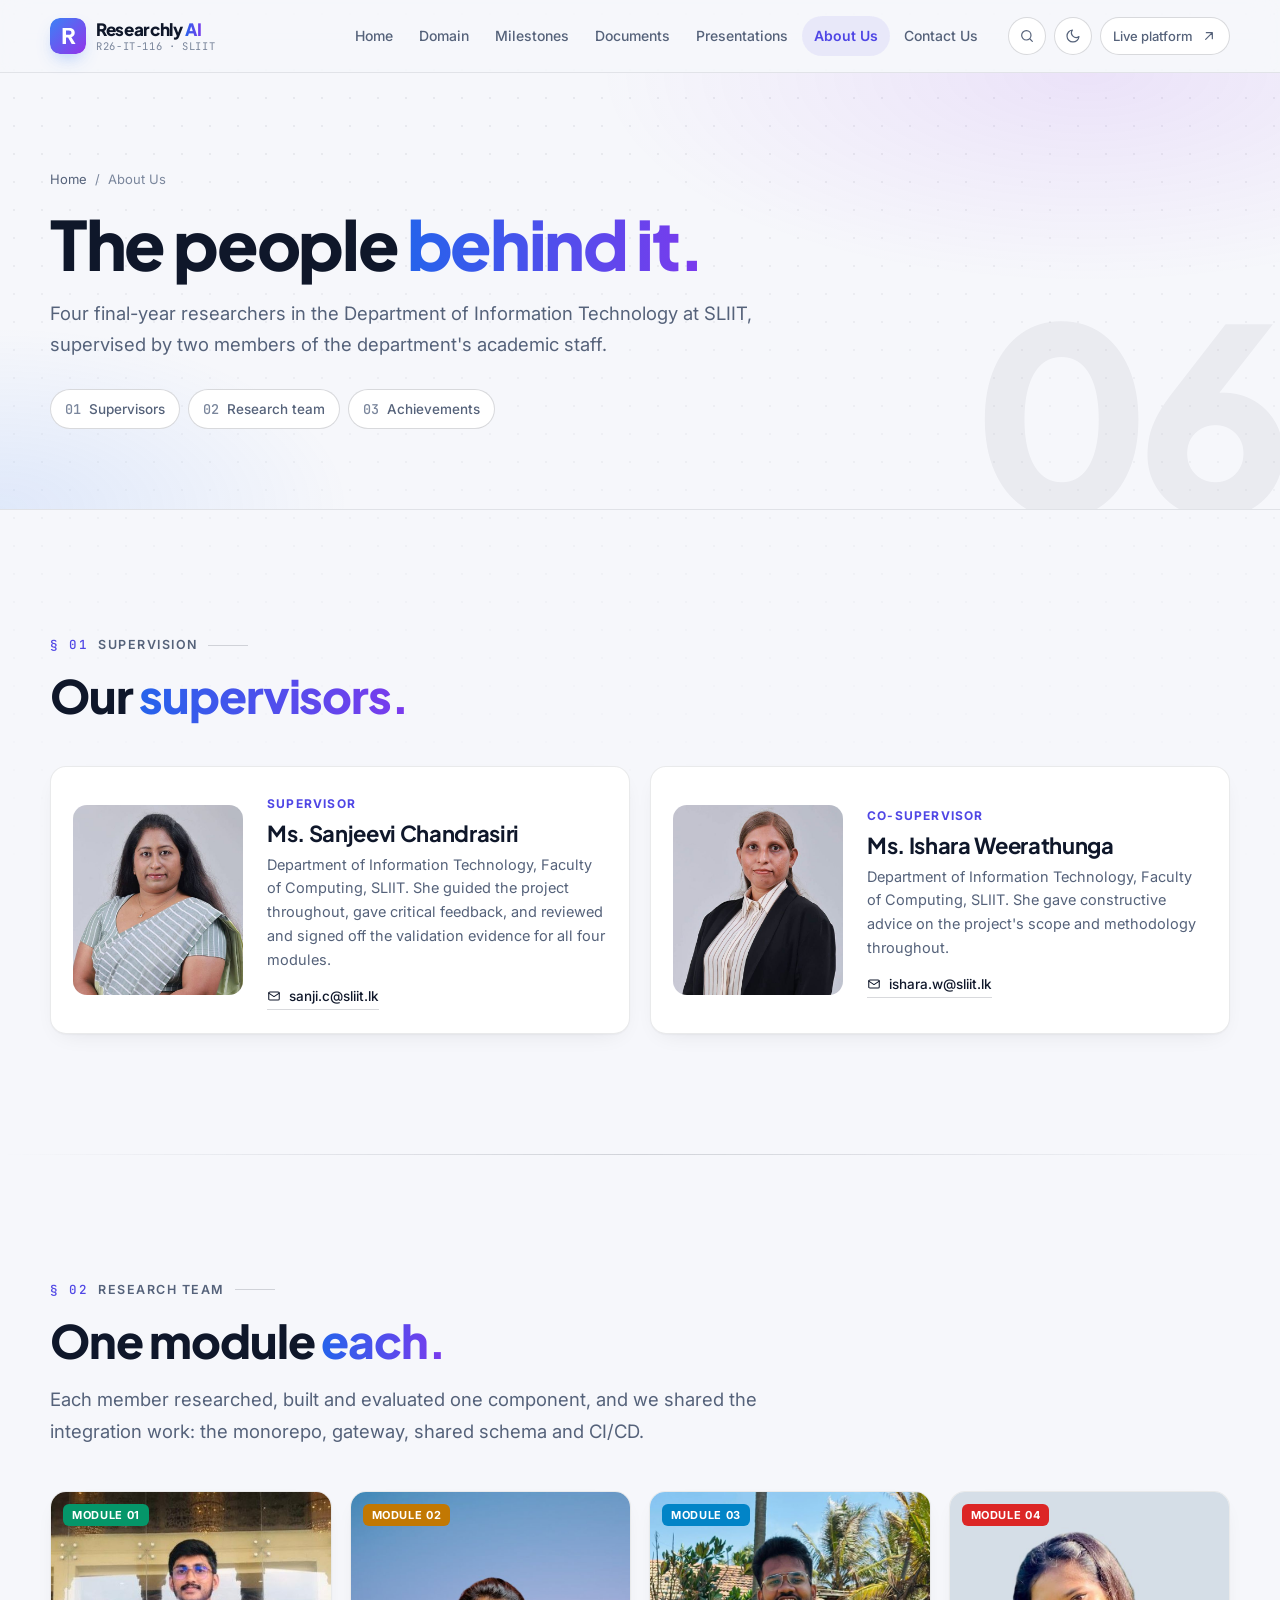
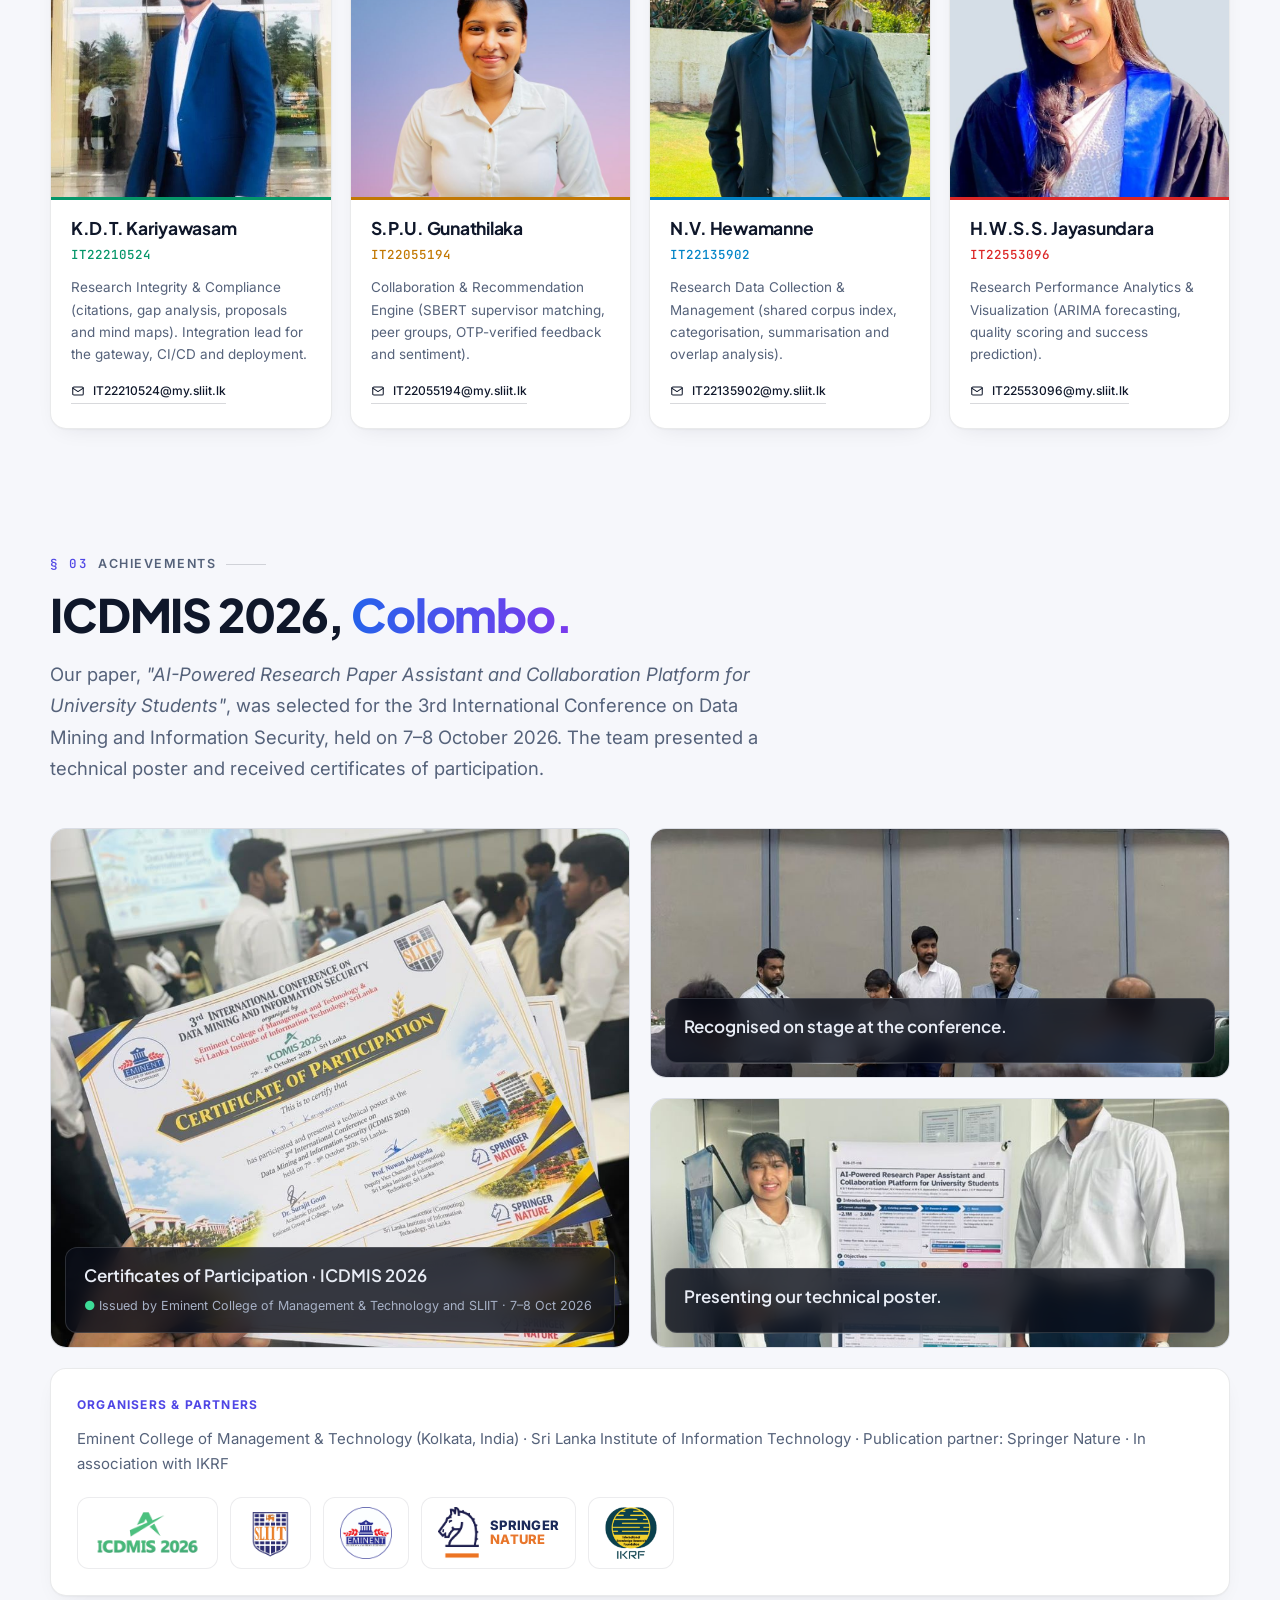
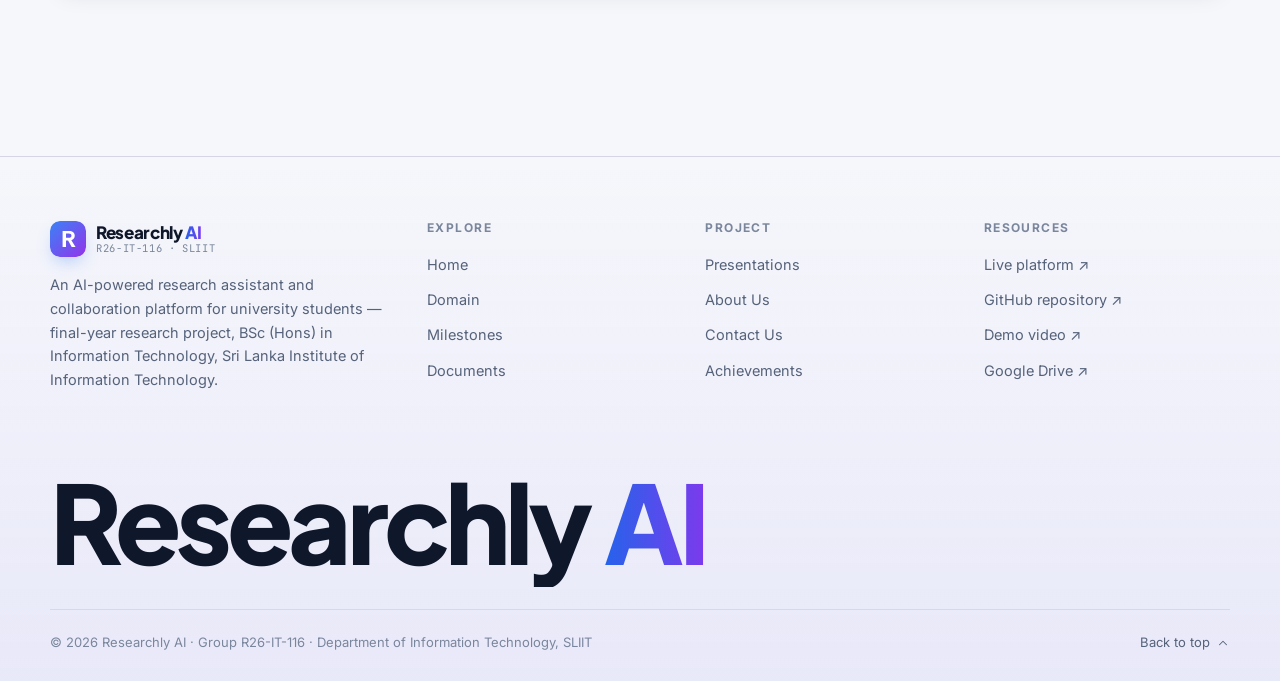
==== Website/about.html @ bd1249d8 "Add presentations page with slides and conference poster details" ====
<!doctype html>
<html lang="en">
<head>
<meta charset="utf-8">
<meta name="viewport" content="width=device-width, initial-scale=1">
<title>About Us — Researchly AI</title>
<meta name="description" content="Meet the Researchly AI team (R26-IT-116): supervisor Ms. Sanjeevi Chandrasiri, co-supervisor Ms. Ishara Weerathunga, and four BSc (Hons) IT researchers at SLIIT, plus our ICDMIS 2026 achievement.">
<meta name="theme-color" content="#f6f7fb" media="(prefers-color-scheme: light)">
<meta name="theme-color" content="#090d18" media="(prefers-color-scheme: dark)">
<script>try{var t=localStorage.getItem("researchly-theme");if(t==="light"||t==="dark")document.documentElement.setAttribute("data-theme",t)}catch(e){}</script>
<meta property="og:title" content="About Us — Researchly AI">
<meta property="og:description" content="Meet the Researchly AI team (R26-IT-116): supervisor Ms. Sanjeevi Chandrasiri, co-supervisor Ms. Ishara Weerathunga, and four BSc (Hons) IT researchers at SLIIT, plus our ICDMIS 2026 achievement.">
<meta property="og:type" content="website">
<link rel="icon" href="assets/images/favicon.svg" type="image/svg+xml">
<link rel="preconnect" href="https://fonts.googleapis.com">
<link rel="preconnect" href="https://fonts.gstatic.com" crossorigin>
<link href="https://fonts.googleapis.com/css2?family=Inter:wght@400;500;600;700&family=Plus+Jakarta+Sans:wght@600;700;800&family=JetBrains+Mono:wght@400;500&family=Source+Serif+4:ital,wght@0,400;0,600;1,400&display=swap" rel="stylesheet">
<link rel="stylesheet" href="assets/css/style.css">
</head>
<body>
<a class="skip" href="#main">Skip to content</a>
<div class="progress" aria-hidden="true"></div>
<header class="site-header">
  <nav class="nav wrap" aria-label="Main">
    <a class="brand" href="index.html" aria-label="Researchly AI home"><svg class="brand-mark" viewBox="0 0 40 40" aria-hidden="true">
  <defs><linearGradient id="rg-h" x1="0" y1="0" x2="1" y2="1"><stop offset="0" stop-color="#3b82f6"/><stop offset="1" stop-color="#9333ea"/></linearGradient></defs>
  <rect width="40" height="40" rx="10" fill="url(#rg-h)"/>
  <path d="M14 29V11h7.2c3.9 0 6.3 2.1 6.3 5.4 0 2.5-1.4 4.3-3.8 5L28.4 29h-4.3l-4-7.2h-2.3V29zm3.8-10.4h3.1c1.9 0 2.9-.8 2.9-2.3s-1-2.3-2.9-2.3h-3.1z" fill="#fff"/>
</svg><span class="brand-text">Researchly <span class="ai">AI</span><small>R26-IT-116 · SLIIT</small></span></a>
    <ul class="nav-links" id="nav-links"><li><a href="index.html">Home</a></li><li><a href="domain.html">Domain</a></li><li><a href="milestones.html">Milestones</a></li><li><a href="documents.html">Documents</a></li><li><a href="presentations.html">Presentations</a></li><li><a href="about.html" aria-current="page">About Us</a></li><li><a href="contact.html">Contact Us</a></li></ul>
    <div class="nav-tools">
      <button class="icon-btn theme-btn" type="button" data-open-finder aria-label="Search this site (Ctrl + K)" title="Search (Ctrl + K)"><svg viewBox="0 0 24 24" fill="none" stroke="currentColor" stroke-width="1.8" stroke-linecap="round" stroke-linejoin="round" aria-hidden="true"><circle cx="11" cy="11" r="7"/><path d="m20 20-3.5-3.5"/></svg></button>
      <button class="icon-btn theme-btn" type="button" data-theme-toggle aria-label="Switch between light and dark mode" title="Light / dark mode"><svg class="sun" viewBox="0 0 24 24" fill="none" stroke="currentColor" stroke-width="1.8" stroke-linecap="round" stroke-linejoin="round" aria-hidden="true"><circle cx="12" cy="12" r="4"/><path d="M12 2v2M12 20v2M4.9 4.9l1.4 1.4M17.7 17.7l1.4 1.4M2 12h2M20 12h2M4.9 19.1l1.4-1.4M17.7 6.3l1.4-1.4"/></svg><svg class="moon" viewBox="0 0 24 24" fill="none" stroke="currentColor" stroke-width="1.8" stroke-linecap="round" stroke-linejoin="round" aria-hidden="true"><path d="M21 12.8A9 9 0 1 1 11.2 3a7 7 0 0 0 9.8 9.8z"/></svg></button>
      <a class="icon-btn live-btn" href="https://researchly-ai.vercel.app/" target="_blank" rel="noopener">Live platform <svg viewBox="0 0 24 24" fill="none" stroke="currentColor" stroke-width="1.8" stroke-linecap="round" stroke-linejoin="round" aria-hidden="true"><path d="M7 17 17 7M8 7h9v9"/></svg></a>
      <button class="icon-btn menu-btn" type="button" aria-label="Open menu" aria-expanded="false" aria-controls="nav-links"><svg viewBox="0 0 24 24" fill="none" stroke="currentColor" stroke-width="1.8" stroke-linecap="round" stroke-linejoin="round" aria-hidden="true"><path d="M4 7h16M4 12h16M4 17h16"/></svg></button>
    </div>
  </nav>
</header>
<main id="main">
<header class="page-head">
  <div class="wrap">
    <ol class="crumbs"><li><a href="index.html">Home</a></li><li aria-current="page">About Us</li></ol>
    <h1>The people <em>behind it.</em></h1>
    <p class="lead">Four final-year researchers in the Department of Information Technology at SLIIT, supervised by two members of the department's academic staff.</p>
    <ul class="toc" aria-label="On this page">
      <li><a href="#supervisors"><span>01</span>Supervisors</a></li>
      <li><a href="#team"><span>02</span>Research team</a></li>
      <li><a href="#achievements"><span>03</span>Achievements</a></li>
    </ul>
    <span class="big-num" aria-hidden="true">06</span>
  </div>
</header>

<section class="section" id="supervisors">
  <div class="wrap">
    <div class="section-head">
      <span class="eyebrow"><span class="sec">§ 01</span> Supervision</span>
      <h2 class="h2">Our <em>supervisors.</em></h2>
    </div>
    <div class="supervisors">
      <article class="person-lg reveal">
        <img src="assets/images/team/chandrasiri.jpg" alt="Ms. Sanjeevi Chandrasiri" loading="lazy">
        <div>
          <span class="role">Supervisor</span>
          <h3>Ms. Sanjeevi Chandrasiri</h3>
          <p>Department of Information Technology, Faculty of Computing, SLIIT. She guided the project throughout, gave critical feedback, and reviewed and signed off the validation evidence for all four modules.</p>
          <a class="contact-line" href="mailto:sanji.c@sliit.lk"><svg viewBox="0 0 24 24" fill="none" stroke="currentColor" stroke-width="1.8" stroke-linecap="round" stroke-linejoin="round" aria-hidden="true"><rect x="3" y="5" width="18" height="14" rx="2"/><path d="m3 7 9 6 9-6"/></svg> sanji.c@sliit.lk</a>
        </div>
      </article>
      <article class="person-lg reveal" style="--d:.08s">
        <img src="assets/images/team/weerathunga.jpg" alt="Ms. Ishara Weerathunga" loading="lazy">
        <div>
          <span class="role">Co-supervisor</span>
          <h3>Ms. Ishara Weerathunga</h3>
          <p>Department of Information Technology, Faculty of Computing, SLIIT. She gave constructive advice on the project's scope and methodology throughout.</p>
          <a class="contact-line" href="mailto:ishara.w@sliit.lk"><svg viewBox="0 0 24 24" fill="none" stroke="currentColor" stroke-width="1.8" stroke-linecap="round" stroke-linejoin="round" aria-hidden="true"><rect x="3" y="5" width="18" height="14" rx="2"/><path d="m3 7 9 6 9-6"/></svg> ishara.w@sliit.lk</a>
        </div>
      </article>
    </div>
  </div>
</section>

<div class="divider"></div>

<section class="section" id="team">
  <div class="wrap">
    <div class="section-head">
      <span class="eyebrow"><span class="sec">§ 02</span> Research team</span>
      <h2 class="h2">One module <em>each.</em></h2>
      <p class="lead">Each member researched, built and evaluated one component, and we shared the integration work: the monorepo, gateway, shared schema and CI/CD.</p>
    </div>
    <div class="team">
      <article class="member m1 reveal">
        <div class="member-photo"><span class="tag">MODULE 01</span><img src="assets/images/team/kariyawasam.jpg" alt="K.D.T. Kariyawasam" loading="lazy"></div>
        <div class="member-body">
          <h3>K.D.T. Kariyawasam</h3><span class="id">IT22210524</span>
          <p>Research Integrity &amp; Compliance (citations, gap analysis, proposals and mind maps). Integration lead for the gateway, CI/CD and deployment.</p>
          <a class="contact-line" href="mailto:IT22210524@my.sliit.lk"><svg viewBox="0 0 24 24" fill="none" stroke="currentColor" stroke-width="1.8" stroke-linecap="round" stroke-linejoin="round" aria-hidden="true"><rect x="3" y="5" width="18" height="14" rx="2"/><path d="m3 7 9 6 9-6"/></svg> IT22210524@my.sliit.lk</a>
        </div>
      </article>
      <article class="member m2 reveal" style="--d:.06s">
        <div class="member-photo"><span class="tag">MODULE 02</span><img src="assets/images/team/gunathilaka.jpg" alt="S.P.U. Gunathilaka" loading="lazy"></div>
        <div class="member-body">
          <h3>S.P.U. Gunathilaka</h3><span class="id">IT22055194</span>
          <p>Collaboration &amp; Recommendation Engine (SBERT supervisor matching, peer groups, OTP-verified feedback and sentiment).</p>
          <a class="contact-line" href="mailto:IT22055194@my.sliit.lk"><svg viewBox="0 0 24 24" fill="none" stroke="currentColor" stroke-width="1.8" stroke-linecap="round" stroke-linejoin="round" aria-hidden="true"><rect x="3" y="5" width="18" height="14" rx="2"/><path d="m3 7 9 6 9-6"/></svg> IT22055194@my.sliit.lk</a>
        </div>
      </article>
      <article class="member m3 reveal" style="--d:.12s">
        <div class="member-photo"><span class="tag">MODULE 03</span><img src="assets/images/team/hewamanne.jpg" alt="N.V. Hewamanne" loading="lazy"></div>
        <div class="member-body">
          <h3>N.V. Hewamanne</h3><span class="id">IT22135902</span>
          <p>Research Data Collection &amp; Management (shared corpus index, categorisation, summarisation and overlap analysis).</p>
          <a class="contact-line" href="mailto:IT22135902@my.sliit.lk"><svg viewBox="0 0 24 24" fill="none" stroke="currentColor" stroke-width="1.8" stroke-linecap="round" stroke-linejoin="round" aria-hidden="true"><rect x="3" y="5" width="18" height="14" rx="2"/><path d="m3 7 9 6 9-6"/></svg> IT22135902@my.sliit.lk</a>
        </div>
      </article>
      <article class="member m4 reveal" style="--d:.18s">
        <div class="member-photo"><span class="tag">MODULE 04</span><img src="assets/images/team/jayasundara.jpg" alt="H.W.S.S. Jayasundara" loading="lazy"></div>
        <div class="member-body">
          <h3>H.W.S.S. Jayasundara</h3><span class="id">IT22553096</span>
          <p>Research Performance Analytics &amp; Visualization (ARIMA forecasting, quality scoring and success prediction).</p>
          <a class="contact-line" href="mailto:IT22553096@my.sliit.lk"><svg viewBox="0 0 24 24" fill="none" stroke="currentColor" stroke-width="1.8" stroke-linecap="round" stroke-linejoin="round" aria-hidden="true"><rect x="3" y="5" width="18" height="14" rx="2"/><path d="m3 7 9 6 9-6"/></svg> IT22553096@my.sliit.lk</a>
        </div>
      </article>
    </div>
  </div>
</section>

<section class="section" id="achievements" style="padding-top:0">
  <div class="wrap">
    <div class="section-head">
      <span class="eyebrow"><span class="sec">§ 03</span> Achievements</span>
      <h2 class="h2">ICDMIS 2026, <em>Colombo.</em></h2>
      <p class="lead">Our paper, <em>"AI-Powered Research Paper Assistant and Collaboration Platform for University Students"</em>, was selected for the 3rd International Conference on Data Mining and Information Security, held on 7–8 October 2026. The team presented a technical poster and received certificates of participation.</p>
    </div>

    <div class="grid-2" style="align-items:stretch">
      <figure class="fb-card reveal" style="min-height:520px">
        <img src="assets/images/conference/certificates.jpg" alt="ICDMIS 2026 Certificates of Participation issued to the Researchly AI team" loading="lazy">
        <figcaption><blockquote>Certificates of Participation · ICDMIS 2026</blockquote><div class="who"><b>●</b> Issued by Eminent College of Management &amp; Technology and SLIIT · 7–8 Oct 2026</div></figcaption>
      </figure>
      <div style="display:grid;gap:20px">
        <figure class="fb-card reveal" style="min-height:250px;--d:.06s">
          <img src="assets/images/conference/award.jpg" alt="Team members on stage at the ICDMIS 2026 ceremony" loading="lazy" style="object-position:center 70%">
          <figcaption><blockquote>Recognised on stage at the conference.</blockquote></figcaption>
        </figure>
        <figure class="fb-card reveal" style="min-height:250px;--d:.12s">
          <img src="assets/images/conference/poster.jpg" alt="Team members presenting the Researchly AI poster" loading="lazy" style="object-position:center 40%">
          <figcaption><blockquote>Presenting our technical poster.</blockquote></figcaption>
        </figure>
      </div>
    </div>

    <div class="card reveal" style="margin-top:20px;display:flex;justify-content:space-between;align-items:center;gap:20px;flex-wrap:wrap">
      <div><span class="k">ORGANISERS &amp; PARTNERS</span><p style="margin:0">Eminent College of Management &amp; Technology (Kolkata, India) · Sri Lanka Institute of Information Technology · Publication partner: Springer Nature · In association with IKRF</p></div>
      <div class="logo-row" style="margin-top:0">
        <span class="logo-tile"><img src="assets/images/logos/icdmis.png" alt="ICDMIS 2026" loading="lazy"></span>
        <span class="logo-tile"><img src="assets/images/logos/sliit.png" alt="SLIIT" loading="lazy"></span>
        <span class="logo-tile"><img src="assets/images/logos/eminent.png" alt="Eminent College of Management &amp; Technology" loading="lazy"></span>
        <span class="logo-tile"><img src="assets/images/logos/springer.png" alt="" loading="lazy"><span class="sn">Springer<span>Nature</span></span></span>
        <span class="logo-tile"><img src="assets/images/logos/ikrf.png" alt="IKRF" loading="lazy"></span>
      </div>
    </div>
  </div>
</section>
</main>
<footer class="site-footer">
  <div class="wrap">
    <div class="foot-grid">
      <div>
        <a class="brand" href="index.html"><svg class="brand-mark" viewBox="0 0 40 40" aria-hidden="true">
  <defs><linearGradient id="rg-f" x1="0" y1="0" x2="1" y2="1"><stop offset="0" stop-color="#3b82f6"/><stop offset="1" stop-color="#9333ea"/></linearGradient></defs>
  <rect width="40" height="40" rx="10" fill="url(#rg-f)"/>
  <path d="M14 29V11h7.2c3.9 0 6.3 2.1 6.3 5.4 0 2.5-1.4 4.3-3.8 5L28.4 29h-4.3l-4-7.2h-2.3V29zm3.8-10.4h3.1c1.9 0 2.9-.8 2.9-2.3s-1-2.3-2.9-2.3h-3.1z" fill="#fff"/>
</svg><span class="brand-text">Researchly <span class="ai">AI</span><small>R26-IT-116 · SLIIT</small></span></a>
        <p style="margin-top:16px">An AI-powered research assistant and collaboration platform for university students — final-year research project, BSc (Hons) in Information Technology, Sri Lanka Institute of Information Technology.</p>
      </div>
      <div><h4>Explore</h4><ul>
        <li><a href="index.html">Home</a></li><li><a href="domain.html">Domain</a></li>
        <li><a href="milestones.html">Milestones</a></li><li><a href="documents.html">Documents</a></li>
      </ul></div>
      <div><h4>Project</h4><ul>
        <li><a href="presentations.html">Presentations</a></li><li><a href="about.html">About Us</a></li>
        <li><a href="contact.html">Contact Us</a></li><li><a href="about.html#achievements">Achievements</a></li>
      </ul></div>
      <div><h4>Resources</h4><ul>
        <li><a href="https://researchly-ai.vercel.app/" target="_blank" rel="noopener">Live platform ↗</a></li>
        <li><a href="https://github.com/dilumonline2000/SLIIT-Research---Researchly-AI-project" target="_blank" rel="noopener">GitHub repository ↗</a></li>
        <li><a href="https://youtu.be/7BuNPmz995Q" target="_blank" rel="noopener">Demo video ↗</a></li>
        <li><a href="https://drive.google.com/drive/folders/1Wh-0akTEBXX2C-2BqsnoxqkH0JTby54T?usp=drive_link" target="_blank" rel="noopener">Google Drive ↗</a></li>
      </ul></div>
    </div>
    <div class="foot-word" aria-hidden="true">Researchly <span>AI</span></div>
    <div class="foot-bottom">
      <span>© <span data-year>2026</span> Researchly AI · Group R26-IT-116 · Department of Information Technology, SLIIT</span>
      <a class="to-top" href="#main">Back to top <svg viewBox="0 0 24 24" fill="none" stroke="currentColor" stroke-width="1.8" stroke-linecap="round" stroke-linejoin="round" aria-hidden="true"><path d="m18 15-6-6-6 6"/></svg></a>
    </div>
  </div>
</footer>
<div class="finder" role="dialog" aria-modal="true" aria-label="Search this site">
  <div class="finder-box">
    <div class="finder-input"><svg viewBox="0 0 24 24" fill="none" stroke="currentColor" stroke-width="1.8" stroke-linecap="round" stroke-linejoin="round" aria-hidden="true"><circle cx="11" cy="11" r="7"/><path d="m20 20-3.5-3.5"/></svg><input type="text" placeholder="Search pages, sections and documents…" aria-label="Search"><kbd>Esc</kbd></div>
    <ul class="finder-results"></ul>
  </div>
</div>
<script src="assets/js/main.js" defer></script>
</body>
</html>
---- Website/assets/css/style.css ----
/* ==========================================================================
   Researchly AI — Research project website (R26-IT-116, SLIIT)
   Light & dark themes driven by tokens on :root.
   Brand: blue → purple gradient (matches the live platform).
   Module colours: M1 green, M2 amber, M3 sky, M4 red.
   ========================================================================== */

/* ---------- Theme tokens: LIGHT (default) ---------- */
:root {
  color-scheme: light;
  --bg: #f6f7fb;
  --bg-2: #ffffff;
  --bg-3: #eef1f7;
  --surface: #ffffff;
  --surface-hover: #ffffff;
  --line: rgba(15, 23, 42, 0.09);
  --line-2: rgba(15, 23, 42, 0.16);
  --text: #0f172a;
  --text-2: #334155;
  --muted: #55627a;
  --dim: #7a869c;
  --header-bg: rgba(246, 247, 251, 0.82);
  --overlay: rgba(15, 23, 42, 0.45);
  --dots: rgba(15, 23, 42, 0.07);
  --graph-line: rgba(79, 70, 229, 0.16);
  --graph-hot: rgba(79, 70, 229, 0.35);
  --outline-text: rgba(15, 23, 42, 0.05);
  --input-bg: #ffffff;
  --chip-bg: #f1f4f9;
  --btn-bg: #0f172a;
  --btn-text: #ffffff;
  --card-shadow: 0 1px 2px rgba(15, 23, 42, 0.04), 0 8px 24px -12px rgba(15, 23, 42, 0.12);
  --shadow: 0 30px 60px -30px rgba(15, 23, 42, 0.35);
  --glow-a: rgba(59, 130, 246, 0.12);
  --glow-b: rgba(147, 51, 234, 0.10);

  --accent: #4f46e5;
  --accent-2: #4f46e5;
  --accent-soft: rgba(79, 70, 229, 0.08);
  --m1: #059669;
  --m2: #c27803;
  --m3: #0284c7;
  --m4: #dc2626;
  --on-m: #ffffff;

  --paper: #fbf8f2;
  --paper-2: #efe8da;
  --paper-ink: #1b1d24;
  --paper-muted: #5d5a52;

  --brand: linear-gradient(135deg, #3b82f6, #9333ea);
  --brand-text: linear-gradient(90deg, #2563eb, #7c3aed);
  --grad: linear-gradient(90deg, var(--m1), var(--m3), #6366f1, var(--m4), var(--m2));

  --display: "Plus Jakarta Sans", "Segoe UI", system-ui, sans-serif;
  --sans: "Inter", "Segoe UI", system-ui, sans-serif;
  --mono: "JetBrains Mono", "Consolas", monospace;
  --paper-serif: "Source Serif 4", Georgia, "Times New Roman", serif;

  --radius: 16px;
  --radius-sm: 12px;
  --wrap: 1180px;
  --ease: cubic-bezier(0.22, 1, 0.36, 1);
}

/* ---------- Theme tokens: DARK ---------- */
@media (prefers-color-scheme: dark) {
  :root:not([data-theme="light"]) {
    color-scheme: dark;
    --bg: #090d18; --bg-2: #0f1524; --bg-3: #161e31;
    --surface: rgba(255, 255, 255, 0.03); --surface-hover: rgba(255, 255, 255, 0.05);
    --line: rgba(232, 236, 245, 0.09); --line-2: rgba(232, 236, 245, 0.16);
    --text: #e8ecf5; --text-2: #c7cede; --muted: #94a0b8; --dim: #6b778f;
    --header-bg: rgba(9, 13, 24, 0.75); --overlay: rgba(5, 8, 15, 0.7);
    --dots: rgba(232, 236, 245, 0.07);
    --graph-line: rgba(165, 180, 252, 0.16); --graph-hot: rgba(165, 180, 252, 0.38);
    --outline-text: rgba(232, 236, 245, 0.05);
    --input-bg: #090d18; --chip-bg: rgba(255, 255, 255, 0.05);
    --btn-bg: #e8ecf5; --btn-text: #090d18;
    --card-shadow: none; --shadow: 0 30px 60px -30px rgba(0, 0, 0, 0.6);
    --glow-a: rgba(59, 130, 246, 0.16); --glow-b: rgba(147, 51, 234, 0.16);
    --accent: #6366f1; --accent-2: #a5b4fc; --accent-soft: rgba(99, 102, 241, 0.16);
    --m1: #3ddc97; --m2: #f5b83d; --m3: #38bdf8; --m4: #ff6b6b; --on-m: #0b0f1a;
    --brand-text: linear-gradient(90deg, #60a5fa, #c084fc);
  }
}
:root[data-theme="dark"] {
  color-scheme: dark;
  --bg: #090d18; --bg-2: #0f1524; --bg-3: #161e31;
  --surface: rgba(255, 255, 255, 0.03); --surface-hover: rgba(255, 255, 255, 0.05);
  --line: rgba(232, 236, 245, 0.09); --line-2: rgba(232, 236, 245, 0.16);
  --text: #e8ecf5; --text-2: #c7cede; --muted: #94a0b8; --dim: #6b778f;
  --header-bg: rgba(9, 13, 24, 0.75); --overlay: rgba(5, 8, 15, 0.7);
  --dots: rgba(232, 236, 245, 0.07);
  --graph-line: rgba(165, 180, 252, 0.16); --graph-hot: rgba(165, 180, 252, 0.38);
  --outline-text: rgba(232, 236, 245, 0.05);
  --input-bg: #090d18; --chip-bg: rgba(255, 255, 255, 0.05);
  --btn-bg: #e8ecf5; --btn-text: #090d18;
  --card-shadow: none; --shadow: 0 30px 60px -30px rgba(0, 0, 0, 0.6);
  --glow-a: rgba(59, 130, 246, 0.16); --glow-b: rgba(147, 51, 234, 0.16);
  --accent: #6366f1; --accent-2: #a5b4fc; --accent-soft: rgba(99, 102, 241, 0.16);
  --m1: #3ddc97; --m2: #f5b83d; --m3: #38bdf8; --m4: #ff6b6b; --on-m: #0b0f1a;
  --brand-text: linear-gradient(90deg, #60a5fa, #c084fc);
}

/* ---------- Base ---------- */
*, *::before, *::after { box-sizing: border-box; }
html { scroll-behavior: smooth; scroll-padding-top: 96px; }
body {
  margin: 0;
  background: var(--bg);
  color: var(--text);
  font-family: var(--sans);
  font-size: 16px;
  line-height: 1.65;
  -webkit-font-smoothing: antialiased;
  overflow-x: hidden;
  transition: background-color .35s ease, color .35s ease;
}
body::before {
  content: ""; position: fixed; inset: 0; z-index: -1; pointer-events: none;
  background-image: radial-gradient(var(--dots) 1px, transparent 1px);
  background-size: 28px 28px;
  mask-image: linear-gradient(180deg, #000 0%, rgba(0,0,0,.4) 60%, transparent 100%);
  -webkit-mask-image: linear-gradient(180deg, #000 0%, rgba(0,0,0,.4) 60%, transparent 100%);
}
img { max-width: 100%; display: block; }
a { color: inherit; text-decoration: none; }
p { margin: 0 0 1em; }
h1, h2, h3, h4 { margin: 0; line-height: 1.15; font-family: var(--display); font-weight: 700; letter-spacing: -0.015em; }
::selection { background: var(--accent); color: #fff; }
:focus-visible { outline: 2px solid var(--accent); outline-offset: 3px; border-radius: 6px; }
.wrap { width: min(var(--wrap), 100% - 40px); margin-inline: auto; }
.skip { position: absolute; left: -999px; top: 8px; z-index: 200; background: var(--accent); color: #fff; padding: 8px 14px; border-radius: 8px; }
.skip:focus { left: 12px; }

/* ---------- Typography helpers ---------- */
.mono { font-family: var(--mono); }
.eyebrow {
  font-family: var(--sans); font-weight: 600;
  font-size: 12.5px; letter-spacing: 0.12em; text-transform: uppercase;
  color: var(--muted); display: inline-flex; align-items: center; gap: 10px;
}
.eyebrow .sec { color: var(--accent-2); font-family: var(--mono); font-weight: 500; }
.eyebrow::after { content: ""; width: 40px; height: 1px; background: var(--line-2); }
.h2 { font-family: var(--display); font-weight: 800; font-size: clamp(30px, 4vw, 46px); letter-spacing: -0.025em; line-height: 1.12; margin: 14px 0 18px; }
.h2 em, .page-head h1 em, .cta-band h2 em, .hero h1 em {
  font-style: normal; background: var(--brand-text); -webkit-background-clip: text; background-clip: text; color: transparent;
}
.lead { font-size: clamp(16.5px, 1.5vw, 18.5px); color: var(--muted); max-width: 720px; line-height: 1.7; }
.lead strong { color: var(--text); }

/* ---------- Scroll progress ---------- */
.progress { position: fixed; top: 0; left: 0; height: 3px; width: 100%; background: var(--brand); transform-origin: 0 50%; transform: scaleX(0); z-index: 120; }

/* ---------- Header / navigation ---------- */
.site-header {
  position: sticky; top: 0; z-index: 100;
  background: var(--header-bg);
  backdrop-filter: blur(14px) saturate(140%); -webkit-backdrop-filter: blur(14px) saturate(140%);
  border-bottom: 1px solid var(--line);
}
.nav { display: flex; align-items: center; gap: 18px; height: 72px; }
.brand { display: flex; align-items: center; gap: 10px; font-family: var(--display); font-weight: 800; font-size: 17px; letter-spacing: -0.02em; }
.brand-mark { width: 36px; height: 36px; flex: none; border-radius: 10px; box-shadow: 0 8px 18px -6px rgba(59,130,246,.45); transition: transform .4s var(--ease); }
.brand:hover .brand-mark { transform: rotate(-6deg) scale(1.05); }
.brand small { display: block; font-family: var(--mono); font-weight: 400; font-size: 10.5px; color: var(--dim); letter-spacing: .06em; }
.brand-text { line-height: 1.15; }
.brand-text .ai { background: var(--brand-text); -webkit-background-clip: text; background-clip: text; color: transparent; }

.nav-links { display: flex; align-items: center; gap: 2px; margin-left: auto; list-style: none; padding: 0; margin-block: 0; }
.nav-links a { position: relative; display: block; white-space: nowrap; padding: 8px 12px; border-radius: 999px; font-size: 14px; font-weight: 500; color: var(--muted); transition: color .25s, background .25s; }
.nav-links a:hover { color: var(--text); background: var(--accent-soft); }
.nav-links a[aria-current="page"] { color: var(--accent-2); background: var(--accent-soft); font-weight: 600; }

.nav-tools { display: flex; align-items: center; gap: 8px; }
.icon-btn {
  display: inline-flex; align-items: center; justify-content: center; gap: 8px;
  height: 38px; min-width: 38px; padding: 0 12px; border-radius: 999px;
  border: 1px solid var(--line-2); background: var(--surface); color: var(--muted);
  font: 500 13px var(--sans); cursor: pointer; white-space: nowrap; transition: border-color .25s, color .25s, background .25s;
}
.icon-btn:hover { color: var(--text); border-color: var(--accent); }
.icon-btn kbd { font-family: var(--mono); font-size: 11px; color: var(--dim); }
.icon-btn svg { width: 16px; height: 16px; }
.menu-btn { display: none; }
.theme-btn { padding: 0; width: 38px; }
.theme-btn .sun { display: none; }
:root[data-theme="dark"] .theme-btn .sun { display: block; }
:root[data-theme="dark"] .theme-btn .moon { display: none; }
@media (prefers-color-scheme: dark) {
  :root:not([data-theme="light"]) .theme-btn .sun { display: block; }
  :root:not([data-theme="light"]) .theme-btn .moon { display: none; }
}
.theme-btn svg { transition: transform .5s var(--ease); }
.theme-btn:hover svg { transform: rotate(25deg); }

/* ---------- Buttons ---------- */
.btn {
  display: inline-flex; align-items: center; gap: 10px; padding: 12px 22px; border-radius: 10px;
  font-family: var(--sans); font-weight: 600; font-size: 15px; border: 1px solid transparent; cursor: pointer;
  transition: transform .3s var(--ease), box-shadow .3s, background .3s, border-color .3s;
}
.btn svg { width: 18px; height: 18px; transition: transform .3s var(--ease); }
.btn:hover svg { transform: translateX(3px); }
.btn-primary { background: var(--brand); color: #fff; box-shadow: 0 10px 24px -12px rgba(79,70,229,.7); }
.btn-primary:hover { transform: translateY(-2px); box-shadow: 0 16px 32px -12px rgba(79,70,229,.8); }
.btn-ghost { border-color: var(--line-2); color: var(--text); background: var(--surface); }
.btn-ghost:hover { border-color: var(--accent); transform: translateY(-2px); }
.btn-sm { padding: 9px 16px; font-size: 13.5px; }

/* ---------- Sections ---------- */
section { position: relative; }
.section { padding: clamp(72px, 10vw, 120px) 0; }
.section-tight { padding: clamp(48px, 7vw, 80px) 0; }
.section-head { margin-bottom: 44px; }
.section-head.center { text-align: center; }
.section-head.center .lead { margin-inline: auto; }
.divider { height: 1px; background: linear-gradient(90deg, transparent, var(--line-2), transparent); }

/* ---------- Hero ---------- */
.hero { position: relative; padding: clamp(56px, 9vw, 110px) 0 clamp(64px, 8vw, 96px); overflow: hidden; }
.hero-graph { position: absolute; inset: 0; z-index: -1; width: 100%; height: 100%; transition: transform .3s ease-out; }
.hero-graph line { stroke: var(--graph-line); stroke-width: 1; }
.hero-graph line.hot { stroke: var(--graph-hot); stroke-dasharray: 4 6; animation: dash 6s linear infinite; }
.hero-graph circle { animation: drift 9s ease-in-out infinite alternate; transform-box: fill-box; transform-origin: center; }
.hero-graph circle.pulse { animation: pulse 3.2s ease-out infinite; }
.hero::after {
  content: ""; position: absolute; inset: 0; z-index: -1;
  background: radial-gradient(640px 380px at 80% 30%, var(--glow-b), transparent 70%),
              radial-gradient(520px 300px at 8% 90%, var(--glow-a), transparent 70%),
              linear-gradient(180deg, transparent 65%, var(--bg));
}
.hero-grid { display: grid; grid-template-columns: 1.35fr .65fr; gap: 56px; align-items: end; }
.badge {
  display: inline-flex; align-items: center; gap: 10px; padding: 6px 14px 6px 6px; border-radius: 999px;
  background: var(--surface); border: 1px solid var(--line-2); font-size: 13px; font-weight: 500; color: var(--text);
  box-shadow: var(--card-shadow); transition: border-color .3s;
  animation: fade-up .8s var(--ease) both;
}
.badge b { background: var(--m1); color: var(--on-m); font-size: 11px; letter-spacing: .06em; padding: 3px 9px; border-radius: 999px; font-family: var(--sans); font-weight: 700; }
.badge:hover { border-color: var(--m1); }
.hero h1 {
  font-family: var(--display); font-weight: 800;
  font-size: clamp(34px, 4.6vw, 62px); line-height: 1.08; letter-spacing: -0.035em;
  margin: 26px 0 22px;
}
.hero h1 .line { display: block; }
.hero h1 .line > span { display: inline-block; animation: fade-up 1s var(--ease) both; }
.hero h1 .line:nth-child(2) > span { animation-delay: .12s; }
.hero h1 em { background-size: 200% 100%; animation: sheen 6s linear infinite; background-image: linear-gradient(90deg, #3b82f6, #9333ea, #3b82f6); }
.hero p.lead { animation: fade-up 1s var(--ease) .3s both; }
.hero-cta { display: flex; flex-wrap: wrap; gap: 12px; margin-top: 30px; animation: fade-up 1s var(--ease) .45s both; }
.hero-meta {
  font-size: 13.5px; color: var(--muted);
  border: 1px solid var(--line); border-radius: var(--radius); padding: 20px 22px;
  background: var(--surface); backdrop-filter: blur(6px); box-shadow: var(--card-shadow);
  animation: fade-up 1s var(--ease) .6s both;
}
.hero-meta dl { margin: 0; display: grid; grid-template-columns: auto 1fr; gap: 10px 18px; }
.hero-meta dt { color: var(--dim); font-size: 12px; text-transform: uppercase; letter-spacing: .08em; padding-top: 2px; }
.hero-meta dd { margin: 0; color: var(--text); font-weight: 500; }
.hero-meta .dot { display: inline-block; width: 8px; height: 8px; border-radius: 50%; background: var(--m1); margin-right: 8px; animation: ping 2s infinite; }

/* ---------- Stats ---------- */
.stats { display: grid; grid-template-columns: repeat(4, 1fr); border: 1px solid var(--line); border-radius: var(--radius); background: var(--surface); box-shadow: var(--card-shadow); }
.stat { padding: 28px 26px; border-right: 1px solid var(--line); }
.stat:last-child { border-right: 0; }
.stat .num { font-family: var(--display); font-weight: 800; letter-spacing: -0.03em; font-size: clamp(34px, 4.2vw, 50px); line-height: 1; background: var(--brand-text); -webkit-background-clip: text; background-clip: text; color: transparent; }
.stat .lbl { font-size: 14px; color: var(--muted); margin-top: 10px; }

/* ---------- Marquee ---------- */
.marquee { overflow: hidden; border-block: 1px solid var(--line); padding: 18px 0; mask-image: linear-gradient(90deg, transparent, #000 10%, #000 90%, transparent); -webkit-mask-image: linear-gradient(90deg, transparent, #000 10%, #000 90%, transparent); }
.marquee-track { display: flex; gap: 46px; width: max-content; animation: marquee 40s linear infinite; }
.marquee:hover .marquee-track { animation-play-state: paused; }
.marquee span { font-size: 14.5px; font-weight: 500; color: var(--muted); white-space: nowrap; display: inline-flex; align-items: center; gap: 46px; }
.marquee span::after { content: "◆"; font-size: 8px; color: var(--accent); }

/* ---------- Paper sheet (abstract) ---------- */
.paper {
  position: relative; background: var(--paper); color: var(--paper-ink);
  border: 1px solid rgba(0,0,0,.06); border-radius: 8px; padding: clamp(28px, 5vw, 64px);
  box-shadow: 0 40px 80px -40px rgba(0,0,0,.45);
}
.paper .paper-tag { font-family: var(--mono); font-size: 11.5px; color: var(--paper-muted); letter-spacing: .08em; text-transform: uppercase; display: flex; justify-content: space-between; gap: 16px; flex-wrap: wrap; border-bottom: 1px solid rgba(0,0,0,.12); padding-bottom: 14px; margin-bottom: 26px; }
.paper h3 { font-family: var(--paper-serif); font-weight: 600; font-size: clamp(24px, 3vw, 34px); letter-spacing: -0.01em; text-align: center; line-height: 1.2; margin-bottom: 14px; }
.paper .authors { text-align: center; font-size: 14px; color: var(--paper-muted); margin-bottom: 28px; }
.paper .cols { columns: 2; column-gap: 40px; font-family: var(--paper-serif); font-size: 16px; line-height: 1.7; text-align: justify; hyphens: auto; }
.paper .cols p:first-child::first-letter { font-family: var(--paper-serif); font-weight: 600; float: left; font-size: 58px; line-height: .8; padding: 6px 8px 0 0; color: #3b2fb8; }
.paper .kw { margin-top: 18px; font-size: 14px; color: var(--paper-muted); font-style: italic; font-family: var(--paper-serif); }
.paper .kw b { font-style: normal; color: var(--paper-ink); }
.stamp { position: absolute; right: clamp(16px, 4vw, 40px); top: -16px; background: #10b981; color: #fff; font: 700 11px var(--sans); letter-spacing: .1em; text-transform: uppercase; padding: 9px 14px; border-radius: 8px; box-shadow: 0 10px 20px -8px rgba(0,0,0,.4); }

/* ---------- Module cards ---------- */
.modules { display: grid; grid-template-columns: repeat(2, 1fr); gap: 20px; }
.module {
  --c: var(--accent); position: relative; overflow: hidden;
  border: 1px solid var(--line); border-radius: var(--radius); background: var(--surface); box-shadow: var(--card-shadow);
  padding: 30px; transition: transform .5s var(--ease), border-color .4s;
}
.module::before { content: ""; position: absolute; width: 280px; height: 280px; right: -110px; top: -110px; border-radius: 50%; background: radial-gradient(circle, color-mix(in srgb, var(--c) 22%, transparent), transparent 70%); transition: transform .6s var(--ease); }
.module::after { content: ""; position: absolute; left: 0; top: 0; bottom: 0; width: 3px; background: var(--c); opacity: .85; }
.module:hover { transform: translateY(-6px); border-color: color-mix(in srgb, var(--c) 55%, transparent); }
.module:hover::before { transform: scale(1.3); }
.module.m1 { --c: var(--m1); } .module.m2 { --c: var(--m2); } .module.m3 { --c: var(--m3); } .module.m4 { --c: var(--m4); }
.module-top { display: flex; justify-content: space-between; align-items: flex-start; gap: 12px; margin-bottom: 22px; position: relative; }
.module-id { font-size: 12px; font-weight: 700; color: var(--c); letter-spacing: .1em; border: 1px solid color-mix(in srgb, var(--c) 40%, transparent); padding: 4px 10px; border-radius: 999px; }
.module-icon { width: 44px; height: 44px; color: var(--c); }
.module h3 { font-size: 21px; margin-bottom: 10px; position: relative; }
.module p { color: var(--muted); font-size: 15px; position: relative; }
.module .owner { display: flex; align-items: center; gap: 10px; margin-top: 18px; padding-top: 18px; border-top: 1px dashed var(--line-2); font-size: 13.5px; color: var(--muted); position: relative; }
.module .owner img { width: 34px; height: 34px; border-radius: 50%; object-fit: cover; object-position: top; border: 2px solid var(--c); }
.module .owner b { color: var(--text); font-weight: 600; }
.chips { display: flex; flex-wrap: wrap; gap: 8px; margin-top: 16px; position: relative; padding: 0; list-style: none; }
.chips li, .chip { font-size: 12px; font-weight: 500; padding: 5px 10px; border-radius: 6px; background: var(--chip-bg); color: var(--text-2); border: 1px solid var(--line); }

/* ---------- Generic cards & grids ---------- */
.grid-2 { display: grid; grid-template-columns: repeat(2, 1fr); gap: 20px; }
.grid-3 { display: grid; grid-template-columns: repeat(3, 1fr); gap: 20px; }
.grid-4 { display: grid; grid-template-columns: repeat(4, 1fr); gap: 20px; }
.card { border: 1px solid var(--line); border-radius: var(--radius); padding: 26px; background: var(--surface); box-shadow: var(--card-shadow); transition: border-color .3s, transform .4s var(--ease), background .3s; }
.card:hover { border-color: var(--line-2); background: var(--surface-hover); }
a.card:hover { transform: translateY(-4px); border-color: var(--accent); }
.card h3 { font-size: 18px; margin-bottom: 10px; }
.card p { color: var(--muted); font-size: 15px; }
.card p:last-child { margin-bottom: 0; }
.card .k { font-size: 12px; font-weight: 700; color: var(--accent-2); letter-spacing: .1em; margin-bottom: 12px; display: block; }

/* ---------- Video ---------- */
.video-wrap { position: relative; }
.window-bar { display: flex; align-items: center; gap: 8px; padding: 12px 16px; border: 1px solid var(--line-2); border-bottom: 0; border-radius: var(--radius) var(--radius) 0 0; background: var(--bg-3); font-family: var(--mono); font-size: 12px; color: var(--muted); }
.window-bar i { width: 10px; height: 10px; border-radius: 50%; display: inline-block; }
.window-bar i:nth-child(1) { background: #ff5f57; } .window-bar i:nth-child(2) { background: #febc2e; } .window-bar i:nth-child(3) { background: #28c840; }
.window-bar span { margin-left: 10px; overflow: hidden; text-overflow: ellipsis; white-space: nowrap; }
.video-frame { position: relative; overflow: hidden; border: 1px solid var(--line-2); border-radius: 0 0 var(--radius) var(--radius); background: #000; aspect-ratio: 16 / 9; box-shadow: var(--shadow); }
.video-frame iframe { position: absolute; inset: 0; width: 100%; height: 100%; border: 0; }
.video-facade { position: absolute; inset: 0; display: block; cursor: pointer; }
.video-facade img { width: 100%; height: 100%; object-fit: cover; opacity: .78; transition: opacity .4s, transform 1s var(--ease); }
.video-facade::after { content: ""; position: absolute; inset: 0; background: radial-gradient(circle at center, transparent 30%, rgba(9,13,24,.6)); }
.video-facade:hover img { opacity: .92; transform: scale(1.02); }
.play-btn { position: absolute; z-index: 1; left: 50%; top: 50%; width: 84px; height: 84px; margin: -42px 0 0 -42px; border-radius: 50%; display: grid; place-items: center; color: #fff; background: var(--brand); animation: ring 2.4s infinite; transition: transform .35s var(--ease); }
.play-btn svg { width: 38px; height: 38px; }
.video-facade:hover .play-btn { transform: scale(1.08); }
.video-cap { position: absolute; z-index: 1; left: 20px; bottom: 18px; font: 500 13px var(--sans); color: #fff; background: rgba(9,13,24,.72); padding: 7px 14px; border-radius: 999px; border: 1px solid rgba(255,255,255,.18); }

/* ---------- Achievement ---------- */
.achievement {
  display: grid; grid-template-columns: 1.1fr .9fr; gap: 40px; align-items: center;
  border: 1px solid var(--line-2); border-radius: 24px; padding: clamp(24px, 4vw, 48px);
  background: radial-gradient(500px 300px at 0% 0%, var(--glow-a), transparent 70%), radial-gradient(500px 300px at 100% 100%, var(--glow-b), transparent 70%), var(--bg-2);
  box-shadow: var(--card-shadow); overflow: hidden; position: relative;
}
.achievement .trophy { width: 50px; height: 50px; color: var(--m2); margin-bottom: 14px; }
.logo-row { display: flex; flex-wrap: wrap; gap: 12px; margin-top: 24px; }
.logo-tile { background: #fff; border: 1px solid rgba(15,23,42,.08); border-radius: 12px; height: 72px; padding: 10px 16px; display: flex; align-items: center; justify-content: center; gap: 8px; transition: transform .4s var(--ease); }
.logo-tile:hover { transform: translateY(-4px); }
.logo-tile img { max-height: 52px; width: auto; }
.logo-tile .sn { font: 800 13px/1.05 var(--sans); color: #1b2a5a; letter-spacing: .02em; text-transform: uppercase; }
.logo-tile .sn span { color: #e8762b; display: block; }
.photo-stack { position: relative; height: 440px; }
.photo-stack figure { position: absolute; margin: 0; width: 58%; border-radius: 14px; overflow: hidden; border: 6px solid #fff; box-shadow: var(--shadow); background: #fff; transition: transform .6s var(--ease); }
.photo-stack figure img { width: 100%; height: 100%; object-fit: cover; }
.photo-stack figure:nth-child(1) { left: 0; top: 30px; height: 360px; transform: rotate(-6deg); }
.photo-stack figure:nth-child(2) { right: 0; top: 0; height: 380px; transform: rotate(5deg); }
.photo-stack figure:nth-child(3) { left: 22%; top: 70px; height: 360px; transform: rotate(-1deg); z-index: 2; }
.photo-stack:hover figure:nth-child(1) { transform: rotate(-10deg) translateX(-14px); }
.photo-stack:hover figure:nth-child(2) { transform: rotate(9deg) translateX(14px); }
.photo-stack:hover figure:nth-child(3) { transform: rotate(0) translateY(-8px); }

/* ---------- Feedback / photo cards ---------- */
.feedback { display: grid; grid-template-columns: .8fr 1.2fr; gap: 20px; }
.fb-card { position: relative; margin: 0; border-radius: var(--radius); overflow: hidden; border: 1px solid var(--line); min-height: 380px; background: var(--bg-3); }
.fb-card img { width: 100%; height: 100%; object-fit: cover; transition: transform 1.2s var(--ease); position: absolute; inset: 0; }
.fb-card:hover img { transform: scale(1.05); }
.fb-card figcaption { position: absolute; left: 14px; right: 14px; bottom: 14px; background: rgba(9,13,24,.8); color: #e8ecf5; backdrop-filter: blur(10px); -webkit-backdrop-filter: blur(10px); border: 1px solid rgba(255,255,255,.14); border-radius: 12px; padding: 16px 18px; }
.fb-card blockquote { margin: 0 0 8px; font-family: var(--display); font-weight: 600; font-size: 17px; line-height: 1.4; }
.fb-card .who { font-size: 12.5px; color: #a7b1c6; }
.fb-card .who b { color: #3ddc97; font-weight: 500; }

/* ---------- Page header (sub pages) ---------- */
.page-head { position: relative; padding: clamp(56px, 8vw, 96px) 0 clamp(40px, 6vw, 64px); overflow: hidden; border-bottom: 1px solid var(--line); }
.page-head::after { content: ""; position: absolute; inset: 0; z-index: -1; background: radial-gradient(700px 300px at 85% 0%, var(--glow-b), transparent 70%), radial-gradient(500px 260px at 0% 100%, var(--glow-a), transparent 70%); }
.page-head h1 { font-family: var(--display); font-weight: 800; font-size: clamp(38px, 6vw, 68px); line-height: 1.05; letter-spacing: -0.035em; margin: 18px 0 18px; animation: fade-up .9s var(--ease) both; }
.page-head .lead { animation: fade-up .9s var(--ease) .12s both; }
.crumbs { display: flex; gap: 8px; align-items: center; font-size: 13px; color: var(--dim); padding: 0; margin: 0; list-style: none; }
.crumbs a { color: var(--muted); } .crumbs a:hover { color: var(--accent-2); }
.crumbs li + li::before { content: "/"; margin-right: 8px; color: var(--dim); }
.page-head .big-num { position: absolute; right: 0; bottom: -30px; font-family: var(--display); font-weight: 800; font-size: clamp(120px, 20vw, 260px); line-height: 1; letter-spacing: -0.05em; color: var(--outline-text); pointer-events: none; user-select: none; }
.toc { display: flex; flex-wrap: wrap; gap: 8px; margin-top: 28px; padding: 0; list-style: none; }
.toc a { display: inline-flex; gap: 8px; font-size: 13.5px; font-weight: 500; padding: 8px 14px; border: 1px solid var(--line-2); border-radius: 999px; color: var(--muted); background: var(--surface); transition: all .25s; }
.toc a span { font-family: var(--mono); color: var(--dim); }
.toc a:hover { color: var(--text); border-color: var(--accent); }

/* ---------- Domain page ---------- */
.split { display: grid; grid-template-columns: 300px 1fr; gap: 56px; }
.split-aside { position: sticky; top: 110px; align-self: start; }
.split-aside .h2 { font-size: clamp(28px, 3.2vw, 38px); }
.prose p { color: var(--text-2); font-size: 16.5px; }
.prose strong { color: var(--text); }
.lit-list { display: grid; gap: 14px; }
.lit { display: grid; grid-template-columns: 52px 1fr; gap: 18px; padding: 22px; border: 1px solid var(--line); border-radius: var(--radius-sm); background: var(--surface); box-shadow: var(--card-shadow); }
.lit .n { font-family: var(--display); font-weight: 800; font-size: 20px; width: 44px; height: 44px; border-radius: 12px; display: grid; place-items: center; color: var(--accent-2); background: var(--accent-soft); }
.lit h3 { font-size: 17px; margin-bottom: 6px; }
.lit p { color: var(--muted); font-size: 15px; margin: 0; }
.lit .refs { font-family: var(--mono); font-size: 11.5px; color: var(--dim); margin-top: 8px; display: block; }

.gaps { display: grid; grid-template-columns: repeat(3, 1fr); gap: 14px; }
.gap { padding: 22px; border-radius: var(--radius-sm); border: 1px solid var(--line); background: var(--surface); box-shadow: var(--card-shadow); }
.gap b { font-size: 13px; font-weight: 700; color: var(--m4); display: block; margin-bottom: 8px; letter-spacing: .04em; }
.gap p { margin: 0; color: var(--muted); font-size: 14.5px; }
.gap.root { grid-column: 1 / -1; border-color: color-mix(in srgb, var(--m4) 35%, transparent); background: color-mix(in srgb, var(--m4) 6%, var(--surface)); }
.gap.root p { color: var(--text); font-size: 16px; font-weight: 500; }

.problem-quote { font-family: var(--display); font-weight: 600; font-size: clamp(21px, 2.5vw, 28px); line-height: 1.4; letter-spacing: -0.015em; border-left: 3px solid var(--accent); padding-left: 24px; margin: 0 0 28px; }

table.data { width: 100%; border-collapse: collapse; font-size: 14.5px; }
table.data th, table.data td { padding: 14px 16px; text-align: left; border-bottom: 1px solid var(--line); vertical-align: top; }
table.data th { font-size: 12px; font-weight: 600; letter-spacing: .08em; text-transform: uppercase; color: var(--dim); background: var(--bg-3); }
table.data td { color: var(--text-2); }
table.data tr:last-child td { border-bottom: 0; }
table.data tr:hover td { background: var(--accent-soft); }
.table-scroll { overflow-x: auto; border: 1px solid var(--line); border-radius: var(--radius-sm); background: var(--surface); box-shadow: var(--card-shadow); }
.pill { display: inline-block; font-size: 11.5px; font-weight: 600; padding: 3px 10px; border-radius: 999px; white-space: nowrap; }
.pill.ok { background: color-mix(in srgb, var(--m1) 15%, transparent); color: var(--m1); }
.pill.part { background: color-mix(in srgb, var(--m2) 16%, transparent); color: var(--m2); }
.pill.no { background: color-mix(in srgb, var(--m4) 14%, transparent); color: var(--m4); }
.pill.up { background: var(--accent-soft); color: var(--accent-2); }
.pill.sky { background: color-mix(in srgb, var(--m3) 15%, transparent); color: var(--m3); }

/* architecture diagram */
.arch { display: grid; gap: 12px; }
.arch-layer { display: grid; grid-template-columns: 130px 1fr; gap: 16px; align-items: stretch; }
.arch-label { font-size: 11.5px; font-weight: 600; letter-spacing: .1em; text-transform: uppercase; color: var(--dim); display: flex; align-items: center; border-right: 1px dashed var(--line-2); padding-right: 12px; }
.arch-boxes { display: flex; flex-wrap: wrap; gap: 10px; }
.arch-box { flex: 1 1 160px; padding: 14px 16px; border-radius: 12px; border: 1px solid var(--line-2); background: var(--bg-2); font-size: 14px; font-weight: 600; }
.arch-box small { display: block; font-family: var(--mono); font-weight: 400; font-size: 11px; color: var(--dim); margin-top: 4px; }
.arch-box.m1 { border-color: color-mix(in srgb, var(--m1) 50%, transparent); } .arch-box.m2 { border-color: color-mix(in srgb, var(--m2) 50%, transparent); }
.arch-box.m3 { border-color: color-mix(in srgb, var(--m3) 50%, transparent); } .arch-box.m4 { border-color: color-mix(in srgb, var(--m4) 50%, transparent); }
.arch-flow { height: 26px; margin-left: 146px; position: relative; }
.arch-flow::before { content: ""; position: absolute; left: 50%; top: 0; bottom: 0; width: 2px; background: repeating-linear-gradient(180deg, var(--accent) 0 5px, transparent 5px 10px); background-size: 2px 20px; animation: flow 1s linear infinite; }

.steps { display: grid; grid-template-columns: repeat(4, 1fr); gap: 0; counter-reset: s; }
.step { padding: 22px; border-top: 2px solid var(--line-2); position: relative; }
.step::before { counter-increment: s; content: "0" counter(s); font-family: var(--mono); font-size: 12px; color: var(--accent-2); }
.step::after { content: ""; position: absolute; top: -6px; left: 22px; width: 10px; height: 10px; border-radius: 50%; background: var(--accent); box-shadow: 0 0 0 4px var(--accent-soft); }
.step h3 { font-size: 17px; margin: 8px 0 6px; }
.step p { font-size: 14.5px; color: var(--muted); margin: 0; }
.steps.six { grid-template-columns: repeat(3, 1fr); row-gap: 14px; }

.formula { font-family: var(--mono); font-size: clamp(13px, 1.5vw, 16px); padding: 18px 22px; border-radius: 12px; background: var(--bg-3); border: 1px solid var(--line-2); overflow-x: auto; white-space: nowrap; }
.formula b { color: var(--m4); font-weight: 600; }

.tech { display: grid; grid-template-columns: repeat(5, 1fr); gap: 14px; }
.tech-col { border: 1px solid var(--line); border-radius: var(--radius-sm); padding: 20px; background: var(--surface); box-shadow: var(--card-shadow); }
.tech-col h3 { font-family: var(--sans); font-size: 12px; letter-spacing: .1em; text-transform: uppercase; color: var(--accent-2); font-weight: 700; margin-bottom: 14px; }
.tech-col ul { list-style: none; padding: 0; margin: 0; display: grid; gap: 8px; }
.tech-col li { font-size: 14px; color: var(--text-2); display: flex; gap: 8px; align-items: baseline; }
.tech-col li::before { content: ""; width: 5px; height: 5px; border-radius: 1px; background: var(--accent); opacity: .5; flex: none; transform: translateY(-2px); }

/* ---------- Milestones ---------- */
.ms-progress { display: flex; align-items: center; gap: 18px; margin-bottom: 34px; flex-wrap: wrap; }
.ms-bar { flex: 1 1 300px; height: 10px; border-radius: 99px; background: var(--bg-3); overflow: hidden; border: 1px solid var(--line); }
.ms-bar span { display: block; height: 100%; width: 0; background: var(--brand); border-radius: inherit; transition: width 1.8s var(--ease); }
.ms-bar.go span { width: var(--w); }
.ms-list { display: grid; gap: 12px; }
details.ms { border: 1px solid var(--line); border-radius: var(--radius); background: var(--surface); box-shadow: var(--card-shadow); transition: border-color .3s, background .3s; }
details.ms[open] { border-color: color-mix(in srgb, var(--accent) 45%, transparent); }
details.ms summary { list-style: none; cursor: pointer; display: grid; grid-template-columns: 56px 1fr auto auto 28px; gap: 18px; align-items: center; padding: 20px 24px; }
details.ms summary::-webkit-details-marker { display: none; }
.ms-idx { font-family: var(--display); font-weight: 800; font-size: 18px; width: 44px; height: 44px; border-radius: 12px; display: grid; place-items: center; color: var(--accent-2); background: var(--accent-soft); }
.ms-title { font-family: var(--display); font-weight: 700; font-size: 17px; }
.ms-title small { display: block; font-family: var(--sans); font-weight: 500; font-size: 13px; color: var(--muted); margin-top: 2px; }
.ms-marks { font-family: var(--display); font-weight: 700; font-size: 15px; color: var(--text); text-align: right; }
.ms-marks small { display: block; color: var(--dim); font: 500 11.5px var(--sans); }
.ms-chev { width: 28px; height: 28px; border-radius: 50%; border: 1px solid var(--line-2); display: grid; place-items: center; transition: transform .35s var(--ease), background .3s; }
.ms-chev svg { width: 14px; height: 14px; }
details.ms[open] .ms-chev { transform: rotate(180deg); background: var(--accent); border-color: var(--accent); color: #fff; }
.ms-body { padding: 0 24px 24px 98px; display: grid; grid-template-columns: 1.4fr 1fr; gap: 28px; animation: fade-up .5s var(--ease); }
.ms-body p { color: var(--text-2); font-size: 15.5px; }
.ms-body ul { margin: 0; padding-left: 18px; color: var(--muted); font-size: 14.5px; }
.ms-body ul li { margin-bottom: 4px; }
.ms-facts { border-left: 1px dashed var(--line-2); padding-left: 22px; font-size: 14px; }
.ms-facts dl { margin: 0 0 16px; display: grid; grid-template-columns: auto 1fr; gap: 8px 14px; }
.ms-facts dt { font-size: 11.5px; font-weight: 600; color: var(--dim); text-transform: uppercase; letter-spacing: .06em; padding-top: 2px; }
.ms-facts dd { margin: 0; color: var(--text); }

.gantt { border: 1px solid var(--line); border-radius: var(--radius); padding: 24px; background: var(--surface); box-shadow: var(--card-shadow); overflow-x: auto; }
.gantt-inner { min-width: 760px; }
.g-row { display: grid; grid-template-columns: 250px 1fr; align-items: center; min-height: 34px; }
.g-row > span:first-child { font-size: 13px; color: var(--muted); padding-right: 14px; }
.g-track { position: relative; height: 34px; background-image: linear-gradient(90deg, var(--line) 1px, transparent 1px); background-size: calc(100% / 10) 100%; }
.g-bar { position: absolute; top: 9px; height: 16px; border-radius: 5px; left: var(--s); width: 0; background: var(--accent); transition: width 1.2s var(--ease); }
.gantt.go .g-bar { width: var(--w); }
.g-bar.m1 { background: var(--m1); } .g-bar.m2 { background: var(--m2); } .g-bar.m3 { background: var(--m3); } .g-bar.m4 { background: var(--m4); }
.g-months { display: grid; grid-template-columns: 250px repeat(10, 1fr); font-size: 11.5px; color: var(--dim); padding-top: 10px; border-top: 1px solid var(--line); margin-top: 6px; }
.g-legend { display: flex; flex-wrap: wrap; gap: 16px; margin-bottom: 16px; font-size: 12.5px; color: var(--muted); }
.g-legend i { display: inline-block; width: 12px; height: 12px; border-radius: 3px; margin-right: 6px; vertical-align: -1px; }

/* ---------- Documents & presentations ---------- */
.doc-group { margin-bottom: 56px; }
.doc-group-head { display: flex; justify-content: space-between; align-items: end; gap: 20px; flex-wrap: wrap; margin-bottom: 20px; }
.doc-group-head h2 { font-family: var(--display); font-weight: 800; letter-spacing: -0.025em; font-size: clamp(24px, 2.8vw, 32px); margin-top: 8px; }
.docs { display: grid; grid-template-columns: repeat(3, 1fr); gap: 16px; }
.doc { --c: var(--accent); position: relative; display: flex; flex-direction: column; border: 1px solid var(--line); border-radius: var(--radius); padding: 24px; background: var(--surface); box-shadow: var(--card-shadow); min-height: 220px; transition: transform .45s var(--ease), border-color .3s, background .3s; }
.doc:hover { transform: translateY(-5px); border-color: color-mix(in srgb, var(--c) 60%, transparent); background: var(--surface-hover); }
.doc.m1 { --c: var(--m1); } .doc.m2 { --c: var(--m2); } .doc.m3 { --c: var(--m3); } .doc.m4 { --c: var(--m4); }
.doc-icon { width: 42px; height: 52px; position: relative; margin-bottom: 18px; }
.doc-icon::before { content: ""; position: absolute; inset: 0; border-radius: 4px 14px 4px 4px; border: 1.5px solid var(--c); background: color-mix(in srgb, var(--c) 10%, transparent); }
.doc-icon::after { content: attr(data-ext); position: absolute; left: 6px; bottom: 6px; font: 700 9.5px var(--sans); color: var(--c); letter-spacing: .05em; }
.doc h3 { font-size: 16.5px; margin-bottom: 6px; }
.doc p { color: var(--muted); font-size: 14px; margin-bottom: 18px; }
.doc .doc-foot { margin-top: auto; display: flex; justify-content: space-between; align-items: center; gap: 10px; padding-top: 16px; border-top: 1px dashed var(--line-2); }
.doc .open { font-weight: 600; font-size: 13.5px; display: inline-flex; align-items: center; gap: 6px; color: var(--accent-2); }
.doc .open svg { width: 15px; height: 15px; transition: transform .3s var(--ease); }
.doc:hover .open svg { transform: translate(3px, -3px); }
.doc .stretched::after { content: ""; position: absolute; inset: 0; border-radius: inherit; }

.slides { display: grid; grid-template-columns: repeat(2, 1fr); gap: 20px; }
.slide { position: relative; border-radius: var(--radius); overflow: hidden; border: 1px solid var(--line); background: var(--surface); box-shadow: var(--card-shadow); transition: transform .5s var(--ease), border-color .3s; }
.slide:hover { transform: translateY(-6px); border-color: var(--line-2); }
.slide-art { aspect-ratio: 16 / 8; position: relative; overflow: hidden; border-bottom: 1px solid var(--line); background: radial-gradient(400px 200px at 80% 20%, rgba(147,51,234,.35), transparent 70%), linear-gradient(135deg, #1e293b, #0f172a); color: #e8ecf5; padding: 22px; display: flex; flex-direction: column; justify-content: space-between; }
.slide-art .no { font-family: var(--display); font-weight: 800; letter-spacing: -0.04em; font-size: 64px; line-height: .9; }
.slide-art .t { font-size: 12px; font-weight: 600; color: #a7b1c6; letter-spacing: .1em; text-transform: uppercase; display: flex; justify-content: space-between; }
.slide-art .bars { position: absolute; right: 22px; bottom: 22px; display: flex; gap: 6px; align-items: end; height: 60px; }
.slide-art .bars i { width: 10px; border-radius: 3px 3px 0 0; opacity: .85; animation: eq 2.4s ease-in-out infinite alternate; transform-origin: bottom; }
.slide-art .bars i:nth-child(1) { height: 40%; background: #3ddc97; }
.slide-art .bars i:nth-child(2) { height: 75%; background: #f5b83d; animation-delay: -.6s; }
.slide-art .bars i:nth-child(3) { height: 55%; background: #38bdf8; animation-delay: -1.2s; }
.slide-art .bars i:nth-child(4) { height: 90%; background: #ff6b6b; animation-delay: -1.8s; }
.slide-body { padding: 22px 24px 24px; }
.slide-body h3 { font-size: 18px; margin-bottom: 6px; }
.slide-body p { color: var(--muted); font-size: 14.5px; }
.slide-body .row { display: flex; justify-content: space-between; align-items: center; gap: 12px; flex-wrap: wrap; }

/* ---------- About / team ---------- */
.supervisors { display: grid; grid-template-columns: repeat(2, 1fr); gap: 20px; }
.person-lg { display: grid; grid-template-columns: 170px 1fr; gap: 24px; align-items: center; border: 1px solid var(--line); border-radius: var(--radius); padding: 22px; background: var(--surface); box-shadow: var(--card-shadow); transition: border-color .3s, transform .45s var(--ease); }
.person-lg:hover { border-color: var(--accent); transform: translateY(-4px); }
.person-lg img { width: 170px; height: 190px; object-fit: cover; object-position: top; border-radius: 14px; }
.role { font-size: 12px; font-weight: 700; letter-spacing: .1em; text-transform: uppercase; color: var(--accent-2); }
.person-lg h3 { font-size: 22px; margin: 6px 0 6px; }
.person-lg p { color: var(--muted); font-size: 14.5px; margin-bottom: 12px; }
.contact-line { display: inline-flex; align-items: center; gap: 8px; font-size: 13.5px; font-weight: 500; color: var(--text); border-bottom: 1px solid var(--line-2); padding-bottom: 2px; transition: border-color .3s, color .3s; }
.contact-line:hover { color: var(--accent-2); border-color: var(--accent-2); }
.contact-line svg { width: 14px; height: 14px; }
.team { display: grid; grid-template-columns: repeat(4, 1fr); gap: 18px; }
.member { --c: var(--accent); position: relative; border-radius: var(--radius); overflow: hidden; border: 1px solid var(--line); background: var(--surface); box-shadow: var(--card-shadow); transition: transform .5s var(--ease), border-color .3s; }
.member:hover { transform: translateY(-8px); border-color: color-mix(in srgb, var(--c) 60%, transparent); }
.member.m1 { --c: var(--m1); } .member.m2 { --c: var(--m2); } .member.m3 { --c: var(--m3); } .member.m4 { --c: var(--m4); }
.member-photo { position: relative; aspect-ratio: 4 / 4.4; overflow: hidden; border-bottom: 3px solid var(--c); }
.member-photo img { width: 100%; height: 100%; object-fit: cover; object-position: top center; transition: transform 1s var(--ease); }
.member:hover .member-photo img { transform: scale(1.06); }
.member-photo .tag { position: absolute; z-index: 1; top: 12px; left: 12px; font: 700 11px var(--sans); background: var(--c); color: var(--on-m); padding: 4px 9px; border-radius: 6px; letter-spacing: .06em; }
.member-body { padding: 18px 20px 22px; position: relative; }
.member-body h3 { font-size: 17.5px; margin-bottom: 2px; }
.member-body .id { font-family: var(--mono); font-size: 12.5px; color: var(--c); font-weight: 500; }
.member-body p { font-size: 13.5px; color: var(--muted); margin: 10px 0 14px; min-height: 60px; }
.member-body .contact-line { font-size: 12px; word-break: break-all; }

/* ---------- Contact ---------- */
.contact-grid { display: grid; grid-template-columns: .85fr 1.15fr; gap: 28px; align-items: start; }
.info-list { display: grid; gap: 12px; }
.info { display: grid; grid-template-columns: 48px 1fr; gap: 16px; align-items: center; border: 1px solid var(--line); border-radius: var(--radius-sm); padding: 16px 18px; background: var(--surface); box-shadow: var(--card-shadow); transition: border-color .3s; }
a.info:hover { border-color: var(--accent); }
.info .ic { width: 46px; height: 46px; border-radius: 12px; display: grid; place-items: center; background: var(--accent-soft); color: var(--accent-2); }
.info .ic svg { width: 21px; height: 21px; }
.info small { display: block; font-size: 11.5px; font-weight: 600; color: var(--dim); text-transform: uppercase; letter-spacing: .08em; }
.info b { font-weight: 600; font-size: 15.5px; }
.form-card { border: 1px solid var(--line-2); border-radius: 22px; padding: clamp(22px, 4vw, 38px); background: var(--bg-2); box-shadow: var(--card-shadow); position: relative; overflow: hidden; }
.form-card::before { content: ""; position: absolute; left: 0; right: 0; top: 0; height: 3px; background: var(--brand); }
.form-row { display: grid; grid-template-columns: 1fr 1fr; gap: 16px; }
.field { display: grid; gap: 8px; margin-bottom: 16px; }
.field label { font-size: 13.5px; font-weight: 600; color: var(--text-2); }
.field label span { color: var(--m4); }
.field input, .field select, .field textarea { width: 100%; font: 400 15px var(--sans); color: var(--text); background: var(--input-bg); border: 1px solid var(--line-2); border-radius: 10px; padding: 12px 14px; transition: border-color .25s, box-shadow .25s; }
.field select { appearance: none; background-image: url("data:image/svg+xml,%3Csvg xmlns='http://www.w3.org/2000/svg' width='12' height='12' viewBox='0 0 24 24' fill='none' stroke='%2394a0b8' stroke-width='2.5'%3E%3Cpath d='m6 9 6 6 6-6'/%3E%3C/svg%3E"); background-repeat: no-repeat; background-position: right 14px center; }
.field textarea { min-height: 150px; resize: vertical; }
.field input:focus, .field select:focus, .field textarea:focus { outline: none; border-color: var(--accent); box-shadow: 0 0 0 4px var(--accent-soft); }
.field input:user-invalid, .field textarea:user-invalid { border-color: var(--m4); }
.form-note { font-size: 13px; color: var(--dim); margin: 10px 0 0; }
.form-status { display: none; margin-top: 16px; padding: 14px 16px; border-radius: 12px; font-size: 14.5px; }
.form-status.show { display: block; }
.form-status.ok { background: color-mix(in srgb, var(--m1) 12%, transparent); color: var(--m1); border: 1px solid color-mix(in srgb, var(--m1) 35%, transparent); }
.form-status.err { background: color-mix(in srgb, var(--m4) 12%, transparent); color: var(--m4); border: 1px solid color-mix(in srgb, var(--m4) 35%, transparent); }
.template-preview { margin-top: 28px; border: 1px dashed var(--line-2); border-radius: var(--radius-sm); padding: 18px 20px; font-family: var(--mono); font-size: 12.5px; color: var(--muted); white-space: pre-wrap; line-height: 1.7; background: var(--bg-3); }
.template-preview b { color: var(--text); font-weight: 600; }
.map-card { position: relative; border-radius: var(--radius); overflow: hidden; border: 1px solid var(--line); height: 220px; background: var(--bg-3); }
.map-card svg { width: 100%; height: 100%; }
.map-card .grid-line { stroke: var(--line); }
.map-card .road { stroke: var(--line-2); }
.map-card .lbl { fill: var(--muted); }
.map-pin { animation: bob 2.4s ease-in-out infinite; transform-box: fill-box; transform-origin: bottom center; }

/* ---------- CTA band ---------- */
.cta-band { border-radius: 24px; padding: clamp(32px, 6vw, 60px); background: radial-gradient(600px 300px at 100% 0%, var(--glow-b), transparent 70%), radial-gradient(500px 260px at 0% 100%, var(--glow-a), transparent 70%), var(--bg-2); border: 1px solid var(--line-2); box-shadow: var(--card-shadow); display: flex; justify-content: space-between; align-items: center; gap: 28px; flex-wrap: wrap; }
.cta-band h2 { font-family: var(--display); font-weight: 800; letter-spacing: -0.03em; font-size: clamp(26px, 3.4vw, 40px); max-width: 640px; }
.cta-actions { display: flex; gap: 12px; flex-wrap: wrap; }

/* ---------- Footer ---------- */
.site-footer { border-top: 1px solid var(--line); padding: 64px 0 28px; margin-top: 40px; background: linear-gradient(180deg, transparent, var(--accent-soft)); }
.foot-grid { display: grid; grid-template-columns: 1.4fr 1fr 1fr 1fr; gap: 32px; }
.foot-grid h4 { font-family: var(--sans); font-size: 12px; font-weight: 700; letter-spacing: .12em; text-transform: uppercase; color: var(--dim); margin-bottom: 16px; }
.foot-grid ul { list-style: none; margin: 0; padding: 0; display: grid; gap: 9px; }
.foot-grid ul a { font-size: 14.5px; color: var(--muted); transition: color .2s; }
.foot-grid ul a:hover { color: var(--accent-2); }
.foot-grid p { color: var(--muted); font-size: 14.5px; max-width: 340px; }
.foot-word { font-family: var(--display); font-weight: 800; font-size: clamp(40px, 8.5vw, 116px); line-height: 1.1; letter-spacing: -0.045em; margin: 54px 0 22px; color: var(--text); white-space: nowrap; overflow: hidden; padding-bottom: .06em; }
.foot-word span { background: var(--brand-text); -webkit-background-clip: text; background-clip: text; color: transparent; }
.foot-bottom { display: flex; justify-content: space-between; gap: 16px; flex-wrap: wrap; font-size: 13px; color: var(--dim); border-top: 1px solid var(--line); padding-top: 22px; }
.to-top { white-space: nowrap; display: inline-flex; gap: 6px; align-items: center; color: var(--muted); }
.to-top svg { width: 14px; height: 14px; }
.to-top:hover { color: var(--accent-2); }

/* ---------- Quick find (search palette) ---------- */
.finder { position: fixed; inset: 0; z-index: 300; display: none; align-items: flex-start; justify-content: center; padding: 12vh 20px 20px; background: var(--overlay); backdrop-filter: blur(6px); }
.finder.open { display: flex; animation: fade .2s ease; }
.finder-box { width: min(620px, 100%); background: var(--bg-2); border: 1px solid var(--line-2); border-radius: 16px; overflow: hidden; box-shadow: 0 40px 100px -20px rgba(0,0,0,.5); animation: pop .35s var(--ease); }
.finder-input { display: flex; align-items: center; gap: 12px; padding: 16px 18px; border-bottom: 1px solid var(--line); }
.finder-input svg { width: 18px; height: 18px; color: var(--muted); flex: none; }
.finder-input input { flex: 1; background: none; border: 0; outline: none; color: var(--text); font: 500 17px var(--sans); }
.finder-input kbd { font-family: var(--mono); font-size: 11px; color: var(--dim); border: 1px solid var(--line-2); border-radius: 6px; padding: 2px 6px; }
.finder-results { list-style: none; margin: 0; padding: 8px; max-height: 52vh; overflow-y: auto; }
.finder-results a { display: flex; justify-content: space-between; gap: 12px; padding: 11px 12px; border-radius: 10px; font-size: 15px; }
.finder-results a span { font-size: 12px; color: var(--dim); white-space: nowrap; }
.finder-results a:hover, .finder-results a.active { background: var(--accent-soft); }
.finder-empty { padding: 22px; text-align: center; color: var(--dim); font-size: 14px; }

/* ---------- Reveal on scroll ---------- */
.js .reveal { opacity: 0; transform: translateY(28px); transition: opacity .9s var(--ease), transform .9s var(--ease); transition-delay: var(--d, 0s); }
.js .reveal.in { opacity: 1; transform: none; }

/* ---------- Keyframes ---------- */
@keyframes rise { from { transform: translateY(105%); } to { transform: none; } }
@keyframes fade-up { from { opacity: 0; transform: translateY(18px); } to { opacity: 1; transform: none; } }
@keyframes fade { from { opacity: 0; } to { opacity: 1; } }
@keyframes pop { from { opacity: 0; transform: translateY(-10px) scale(.98); } to { opacity: 1; transform: none; } }
@keyframes sheen { to { background-position: 200% 0; } }
@keyframes marquee { to { transform: translateX(-50%); } }
@keyframes dash { to { stroke-dashoffset: -100; } }
@keyframes drift { from { transform: translate(0, 0); } to { transform: translate(6px, -8px); } }
@keyframes pulse { 0% { opacity: 1; transform: scale(1); } 70% { opacity: 0; transform: scale(3.2); } 100% { opacity: 0; } }
@keyframes ping { 0% { box-shadow: 0 0 0 0 color-mix(in srgb, var(--m1) 60%, transparent); } 80%, 100% { box-shadow: 0 0 0 10px transparent; } }
@keyframes ring { 0% { box-shadow: 0 0 0 0 rgba(99,102,241,.45); } 80%, 100% { box-shadow: 0 0 0 22px rgba(99,102,241,0); } }
@keyframes flow { to { background-position: 0 20px; } }
@keyframes eq { to { transform: scaleY(.45); } }
@keyframes bob { 0%, 100% { transform: translateY(0); } 50% { transform: translateY(-6px); } }

/* ---------- Responsive ---------- */
@media (max-width: 1140px) {
  .nav-links a { padding: 8px 9px; font-size: 13.5px; }
  .nav-tools .live-btn { display: none; }
  .tech { grid-template-columns: repeat(3, 1fr); }
  .team { grid-template-columns: repeat(2, 1fr); }
}
@media (max-width: 920px) {
  .menu-btn { display: inline-flex; }
  .nav-links { position: fixed; inset: 72px 0 auto 0; flex-direction: column; align-items: stretch; gap: 4px; background: var(--bg-2); border-bottom: 1px solid var(--line); padding: 14px 20px 22px; box-shadow: var(--shadow); transform: translateY(-12px); opacity: 0; visibility: hidden; transition: all .3s var(--ease); }
  .nav-links.open { transform: none; opacity: 1; visibility: visible; }
  .nav-links a { padding: 13px 14px; font-size: 16px; border-radius: 10px; }
  .nav-tools { margin-left: auto; }
  .hero-grid, .achievement, .contact-grid, .feedback, .split { grid-template-columns: 1fr; }
  .split-aside { position: static; }
  .stats { grid-template-columns: repeat(2, 1fr); }
  .stat:nth-child(2) { border-right: 0; }
  .stat:nth-child(-n+2) { border-bottom: 1px solid var(--line); }
  .modules, .grid-2, .supervisors, .slides { grid-template-columns: 1fr; }
  .grid-3, .docs, .gaps { grid-template-columns: repeat(2, 1fr); }
  .grid-4, .steps, .steps.six { grid-template-columns: repeat(2, 1fr); }
  .paper .cols { columns: 1; }
  .foot-grid { grid-template-columns: 1fr 1fr; }
  .ms-body { grid-template-columns: 1fr; padding-left: 24px; }
  .ms-facts { border-left: 0; padding-left: 0; border-top: 1px dashed var(--line-2); padding-top: 18px; }
  .photo-stack { height: 400px; max-width: 520px; margin-inline: auto; width: 100%; }
}
@media (max-width: 600px) {
  .wrap { width: calc(100% - 32px); }
  .grid-3, .grid-4, .docs, .gaps, .steps, .steps.six, .team, .tech { grid-template-columns: 1fr; }
  .form-row { grid-template-columns: 1fr; }
  .person-lg { grid-template-columns: 1fr; }
  .person-lg img { width: 100%; height: 260px; }
  .foot-grid { grid-template-columns: 1fr; }
  details.ms summary { grid-template-columns: 44px 1fr 28px; gap: 12px; padding: 18px; }
  details.ms summary .pill { display: none; }
  .ms-marks { grid-column: 2; grid-row: 2; text-align: left; }
  .ms-chev { grid-column: 3; grid-row: 1; }
  .ms-idx { width: 38px; height: 38px; font-size: 15px; }
  .ms-body { padding: 0 18px 20px; }
  .arch-layer { grid-template-columns: 1fr; }
  .arch-label { border-right: 0; border-bottom: 1px dashed var(--line-2); padding-bottom: 6px; }
  .arch-flow { margin-left: 0; }
  .brand small { display: none; }
  .hero-graph { opacity: .35; }
  .stat { padding: 22px 16px; }
  .photo-stack { height: 330px; }
  .photo-stack figure:nth-child(1), .photo-stack figure:nth-child(3) { height: 280px; }
  .photo-stack figure:nth-child(2) { height: 300px; }
  .fb-card { min-height: 420px; }
}

@media (prefers-reduced-motion: reduce) {
  *, *::before, *::after { animation-duration: .001ms !important; animation-iteration-count: 1 !important; transition-duration: .001ms !important; }
  html { scroll-behavior: auto; }
  .js .reveal { opacity: 1; transform: none; }
}
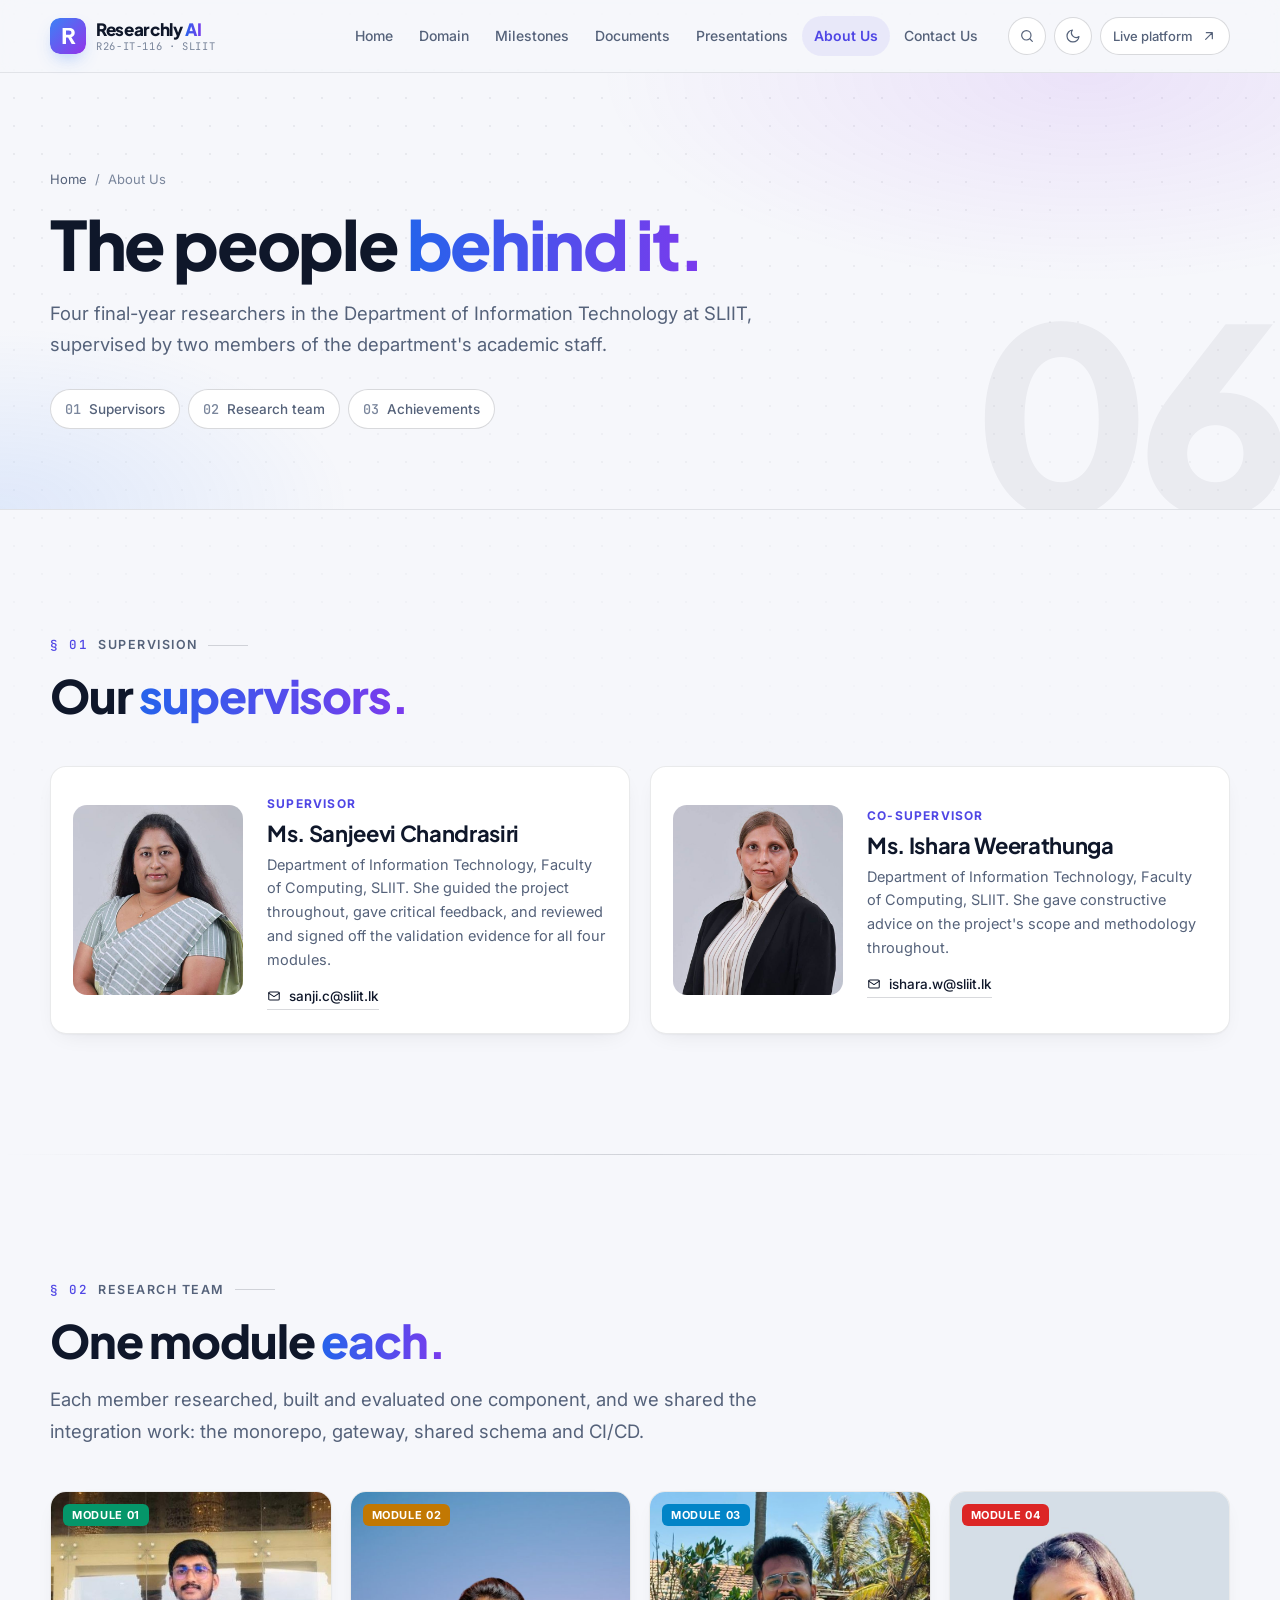
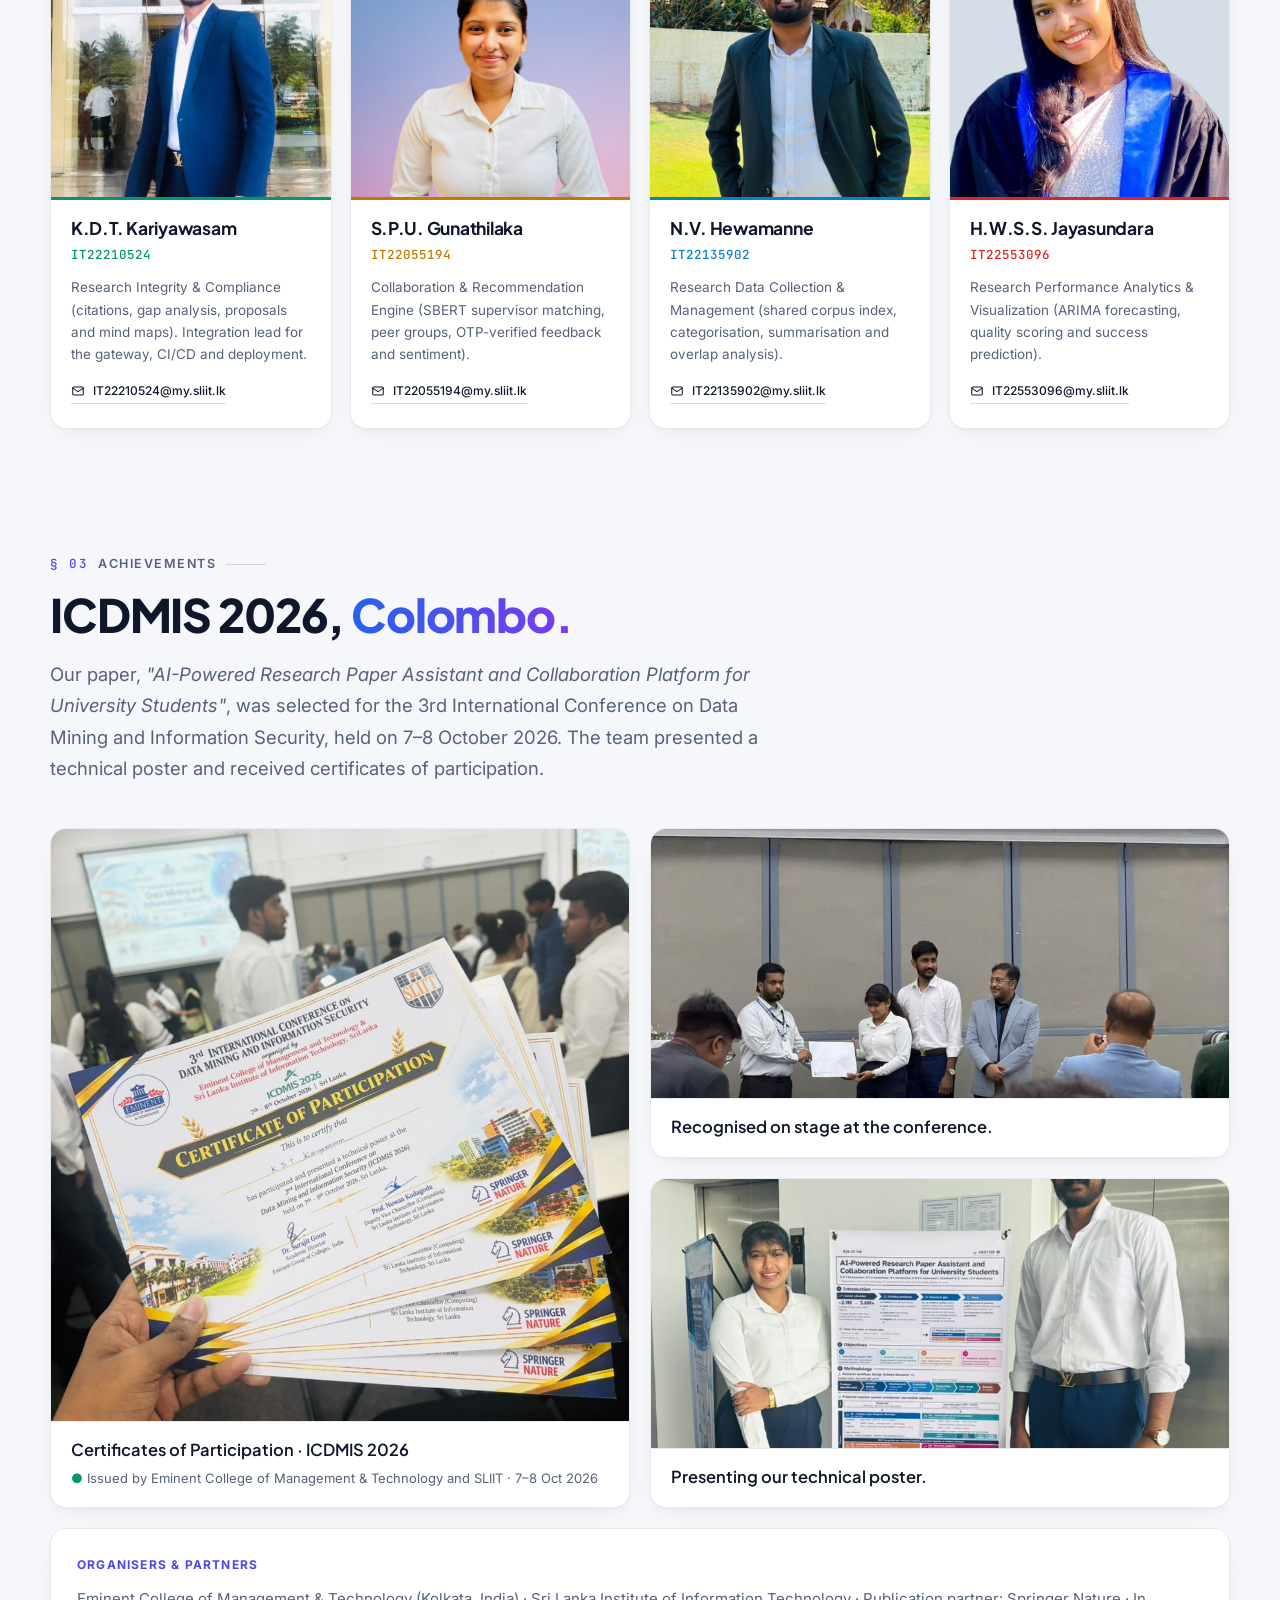
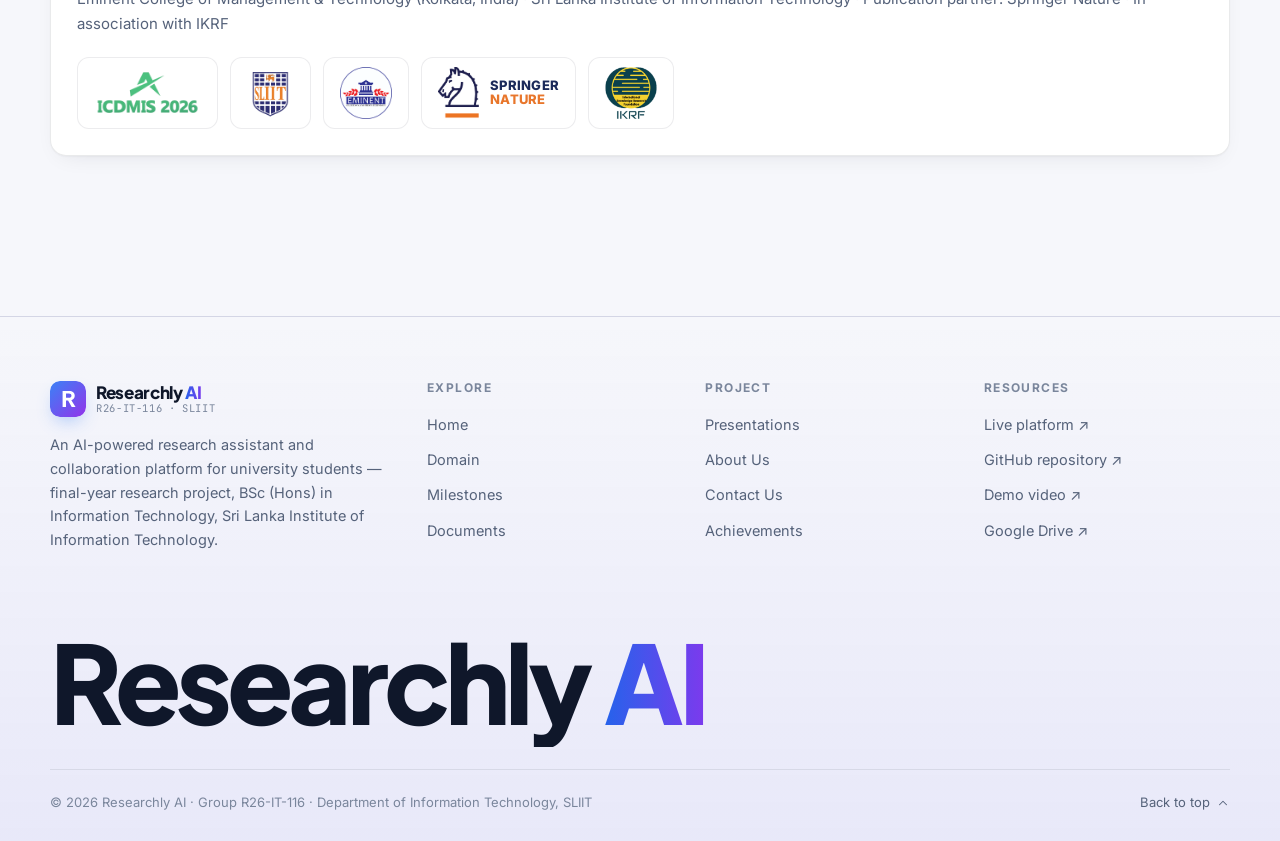
==== commit 972275f1: "Update card styles and dimensions for improved layout and responsiveness" ====
--- a/Website/about.html
+++ b/Website/about.html
@@ -135,16 +135,16 @@
     </div>
 
     <div class="grid-2" style="align-items:stretch">
-      <figure class="fb-card reveal" style="min-height:520px">
+      <figure class="fb-card reveal" style="min-height:680px">
         <img src="assets/images/conference/certificates.jpg" alt="ICDMIS 2026 Certificates of Participation issued to the Researchly AI team" loading="lazy">
         <figcaption><blockquote>Certificates of Participation · ICDMIS 2026</blockquote><div class="who"><b>●</b> Issued by Eminent College of Management &amp; Technology and SLIIT · 7–8 Oct 2026</div></figcaption>
       </figure>
       <div style="display:grid;gap:20px">
-        <figure class="fb-card reveal" style="min-height:250px;--d:.06s">
+        <figure class="fb-card reveal" style="min-height:330px;--d:.06s">
           <img src="assets/images/conference/award.jpg" alt="Team members on stage at the ICDMIS 2026 ceremony" loading="lazy" style="object-position:center 70%">
           <figcaption><blockquote>Recognised on stage at the conference.</blockquote></figcaption>
         </figure>
-        <figure class="fb-card reveal" style="min-height:250px;--d:.12s">
+        <figure class="fb-card reveal" style="min-height:330px;--d:.12s">
           <img src="assets/images/conference/poster.jpg" alt="Team members presenting the Researchly AI poster" loading="lazy" style="object-position:center 40%">
           <figcaption><blockquote>Presenting our technical poster.</blockquote></figcaption>
         </figure>
@@ -185,7 +185,7 @@
       </ul></div>
       <div><h4>Resources</h4><ul>
         <li><a href="https://researchly-ai.vercel.app/" target="_blank" rel="noopener">Live platform ↗</a></li>
-        <li><a href="https://github.com/dilumonline2000/SLIIT-Research---Researchly-AI-project" target="_blank" rel="noopener">GitHub repository ↗</a></li>
+        <li><a href="https://github.com/dilumonline2000/R26-IT-116-Researchly-Ai-" target="_blank" rel="noopener">GitHub repository ↗</a></li>
         <li><a href="https://youtu.be/7BuNPmz995Q" target="_blank" rel="noopener">Demo video ↗</a></li>
         <li><a href="https://drive.google.com/drive/folders/1Wh-0akTEBXX2C-2BqsnoxqkH0JTby54T?usp=drive_link" target="_blank" rel="noopener">Google Drive ↗</a></li>
       </ul></div>
--- a/Website/assets/css/style.css
+++ b/Website/assets/css/style.css
@@ -369,13 +369,14 @@
 
 /* ---------- Feedback / photo cards ---------- */
 .feedback { display: grid; grid-template-columns: .8fr 1.2fr; gap: 20px; }
-.fb-card { position: relative; margin: 0; border-radius: var(--radius); overflow: hidden; border: 1px solid var(--line); min-height: 380px; background: var(--bg-3); }
-.fb-card img { width: 100%; height: 100%; object-fit: cover; transition: transform 1.2s var(--ease); position: absolute; inset: 0; }
-.fb-card:hover img { transform: scale(1.05); }
-.fb-card figcaption { position: absolute; left: 14px; right: 14px; bottom: 14px; background: rgba(9,13,24,.8); color: #e8ecf5; backdrop-filter: blur(10px); -webkit-backdrop-filter: blur(10px); border: 1px solid rgba(255,255,255,.14); border-radius: 12px; padding: 16px 18px; }
-.fb-card blockquote { margin: 0 0 8px; font-family: var(--display); font-weight: 600; font-size: 17px; line-height: 1.4; }
-.fb-card .who { font-size: 12.5px; color: #a7b1c6; }
-.fb-card .who b { color: #3ddc97; font-weight: 500; }
+.fb-card { position: relative; margin: 0; display: flex; flex-direction: column; border-radius: var(--radius); overflow: hidden; border: 1px solid var(--line); min-height: 380px; background: var(--surface); box-shadow: var(--card-shadow); transition: border-color .3s, transform .45s var(--ease); }
+.fb-card:hover { border-color: var(--line-2); transform: translateY(-4px); }
+.fb-card img { flex: 1 1 0; width: 100%; min-height: 220px; object-fit: cover; background: var(--bg-3); }
+.fb-card figcaption { flex: none; padding: 16px 20px 18px; border-top: 1px solid var(--line); background: var(--surface); }
+.fb-card blockquote { margin: 0 0 6px; font-family: var(--display); font-weight: 600; font-size: 16.5px; line-height: 1.45; color: var(--text); }
+.fb-card blockquote:last-child { margin-bottom: 0; }
+.fb-card .who { font-size: 13px; color: var(--muted); }
+.fb-card .who b { color: var(--m1); font-weight: 500; }
 
 /* ---------- Page header (sub pages) ---------- */
 .page-head { position: relative; padding: clamp(56px, 8vw, 96px) 0 clamp(40px, 6vw, 64px); overflow: hidden; border-bottom: 1px solid var(--line); }
@@ -694,7 +695,8 @@
   .photo-stack { height: 330px; }
   .photo-stack figure:nth-child(1), .photo-stack figure:nth-child(3) { height: 280px; }
   .photo-stack figure:nth-child(2) { height: 300px; }
-  .fb-card { min-height: 420px; }
+  .fb-card { min-height: 0 !important; }
+  .fb-card img { flex: none; height: auto; min-height: 0; object-fit: contain; }
 }
 
 @media (prefers-reduced-motion: reduce) {
